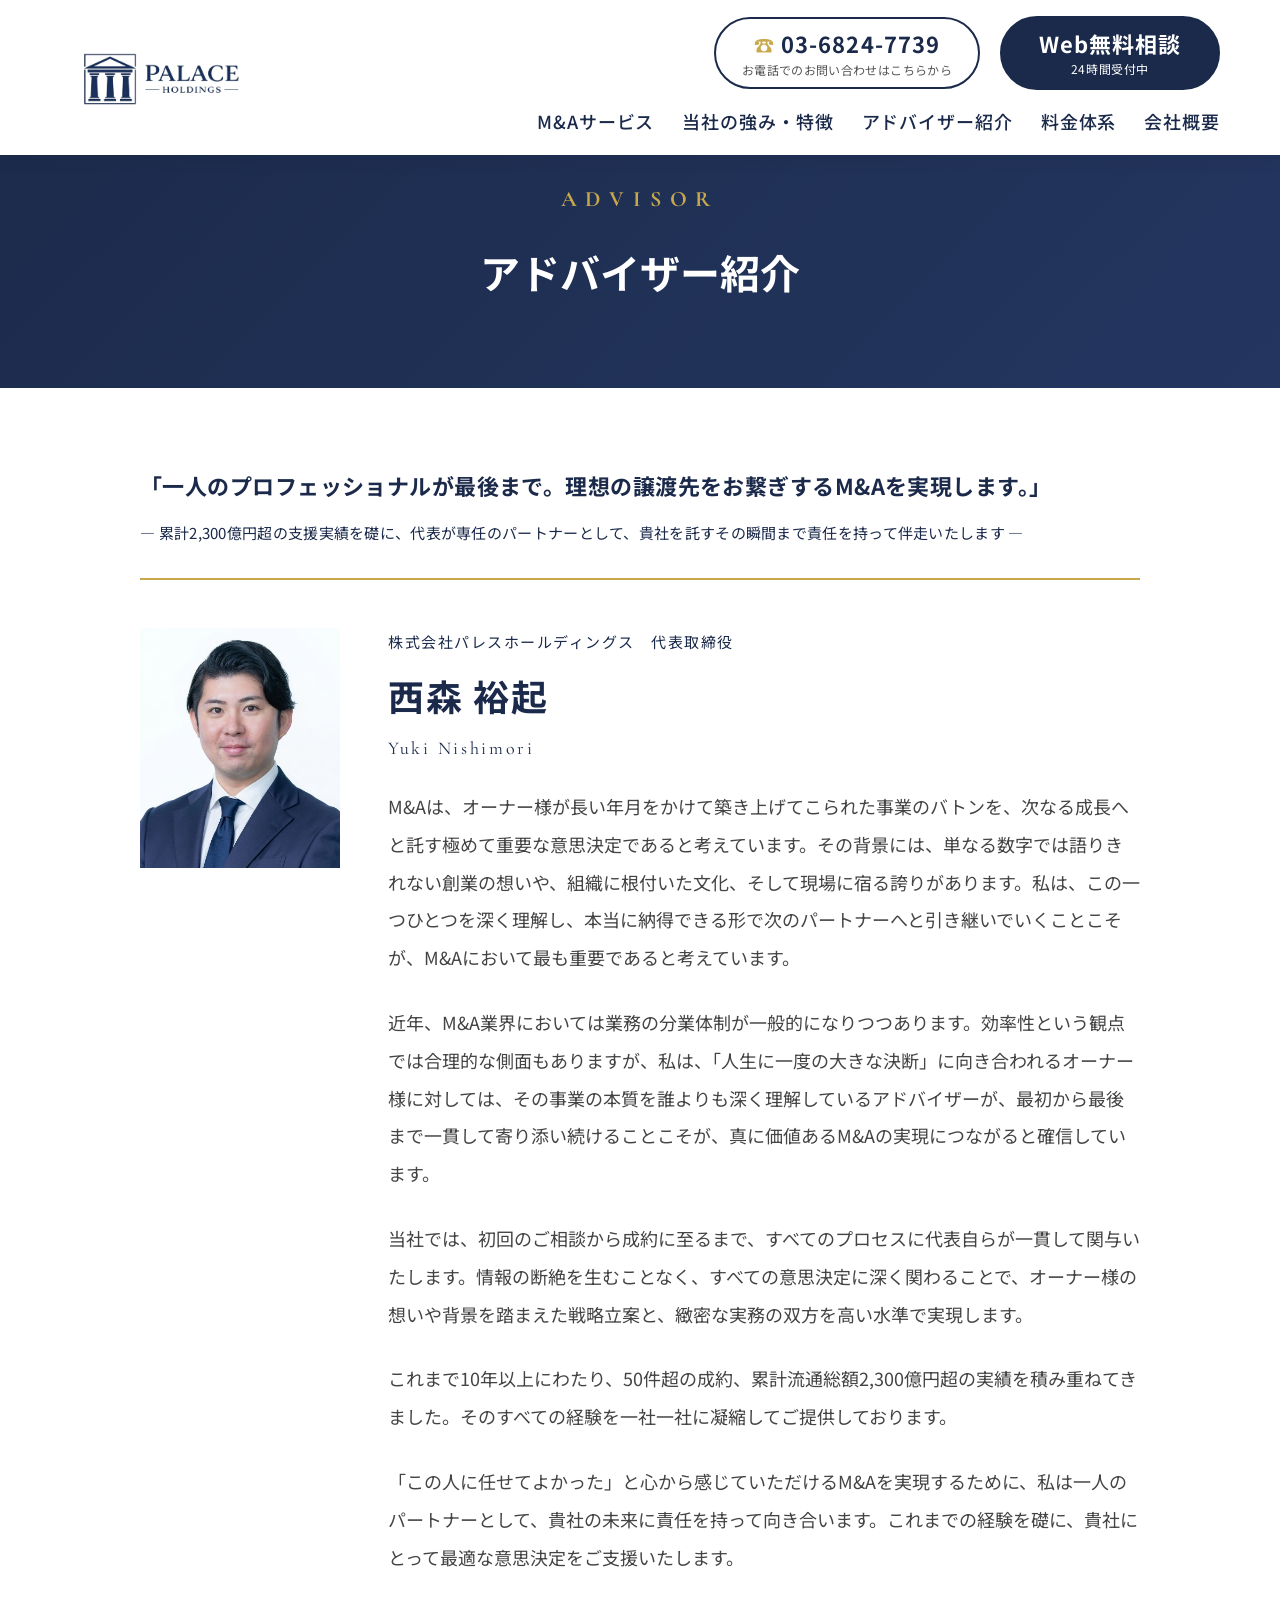
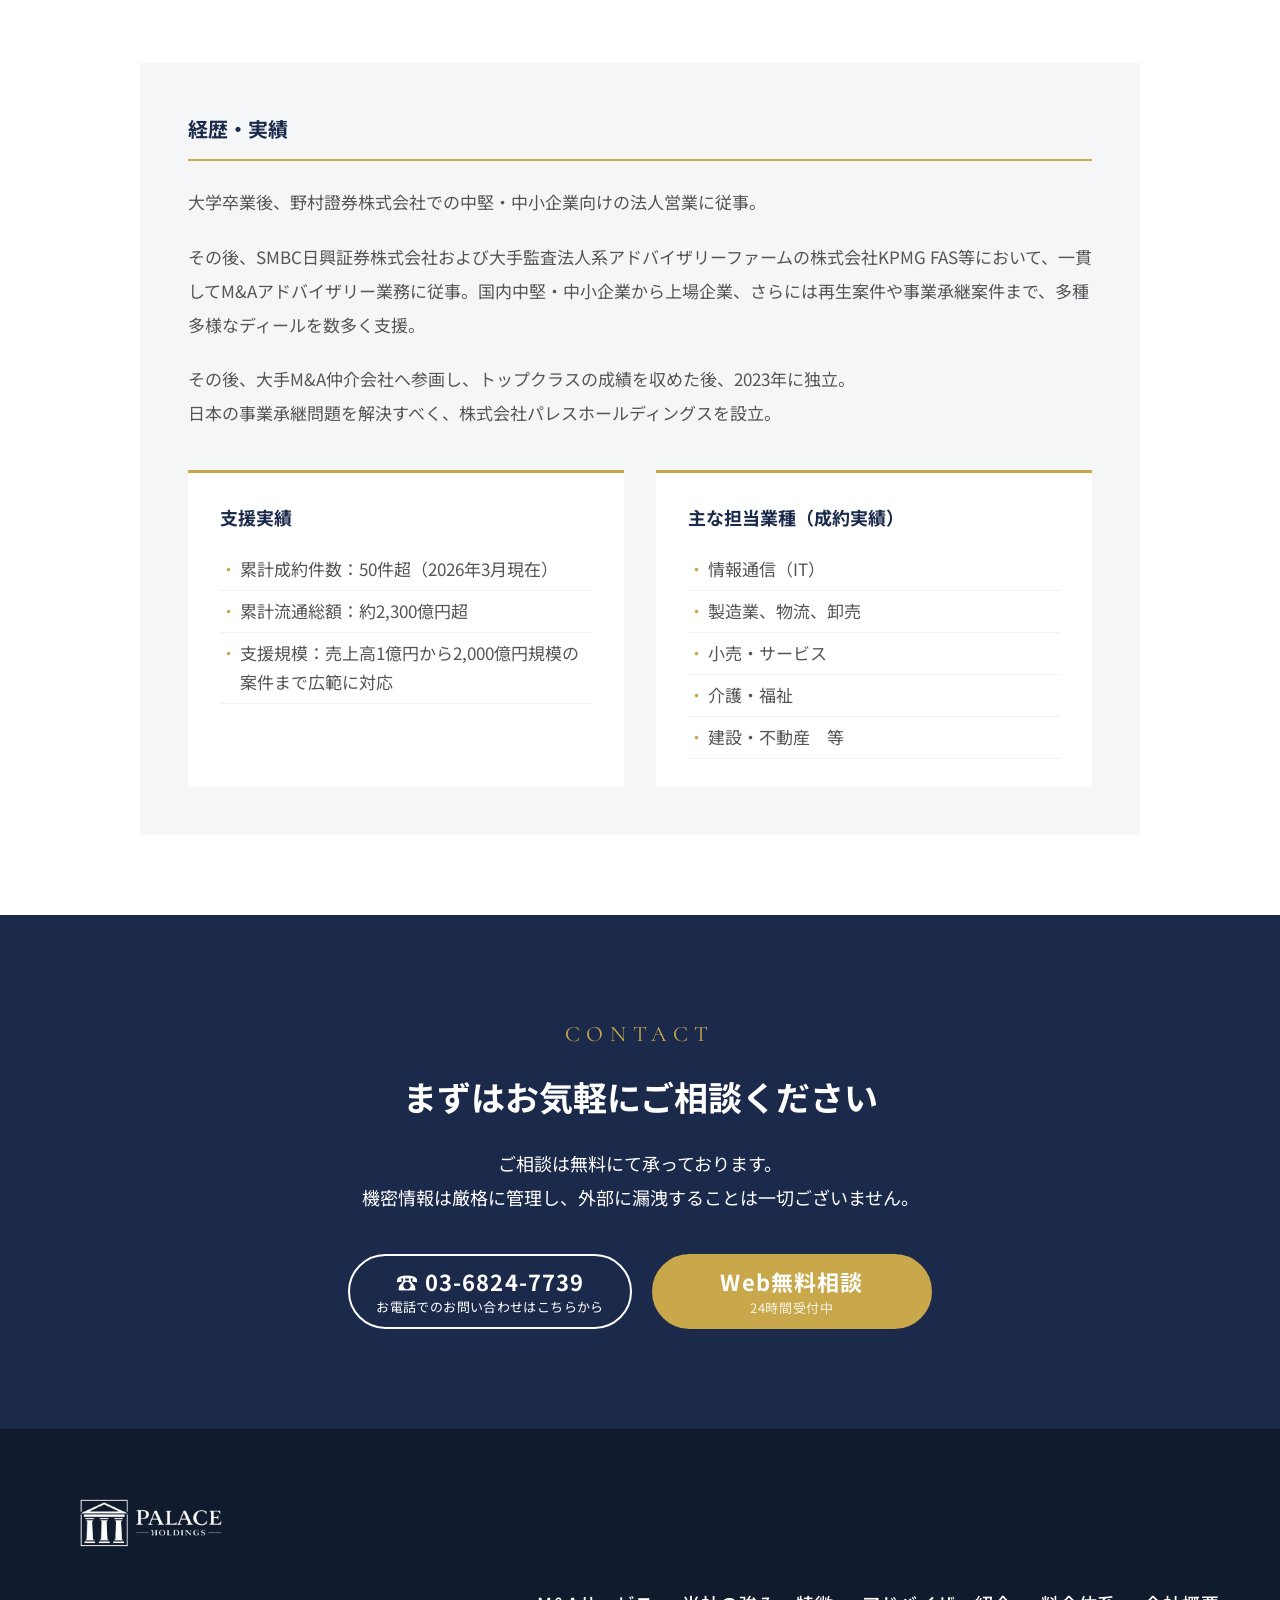
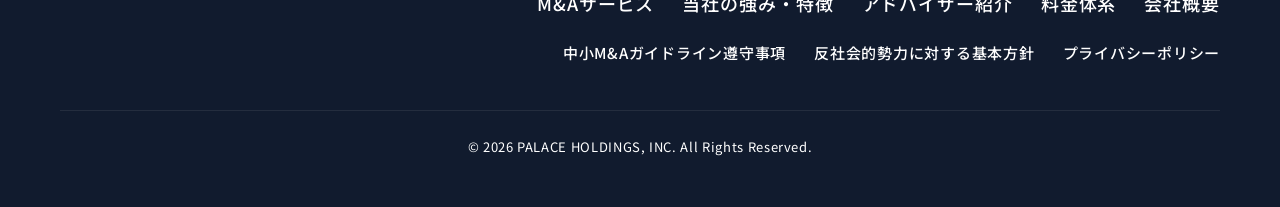
==== advisor.html @ e7ef6dc1 "Final revisions from CEO feedback PDF - Number fonts: Cormorant Garamond -> Arial (all pages) - Hero" ====
<!DOCTYPE html>
<html lang="ja">
<head>
  <meta charset="UTF-8">
  <meta name="viewport" content="width=device-width, initial-scale=1.0">
  <title>アドバイザー紹介 | PALACE HOLDINGS, INC.</title>
  <link rel="preconnect" href="https://fonts.googleapis.com">
  <link rel="preconnect" href="https://fonts.gstatic.com" crossorigin>
  <link href="https://fonts.googleapis.com/css2?family=Cormorant+Garamond:wght@400;600;700&family=Noto+Sans+JP:wght@400;500;700&display=swap" rel="stylesheet">
  <link rel="stylesheet" href="css/style.css">
</head>
<body>

<header>
  <a href="index.html" class="header-logo">
    <img src="assets/images/企業ロゴ_透過_文字ネイビー.png" alt="PALACE HOLDINGS">
  </a>
  <button class="nav-toggle" id="navToggle" aria-label="メニュー"><span></span><span></span><span></span></button>
  <div class="header-right">
    <div class="header-cta">
      <div class="header-tel-block">
        <a href="tel:0368247739" class="header-tel">03-6824-7739</a>
        <span class="header-tel-sub">お電話でのお問い合わせはこちらから</span>
      </div>
      <a href="contact.html" class="header-consult-btn">Web無料相談<span class="header-consult-sub">24時間受付中</span></a>
    </div>
    <nav>
      <ul>
        <li><a href="service.html">M&amp;Aサービス</a></li>
        <li><a href="strengths.html">当社の強み・特徴</a></li>
        <li><a href="advisor.html">アドバイザー紹介</a></li>
        <li><a href="fee.html">料金体系</a></li>
        <li><a href="company.html">会社概要</a></li>
      </ul>
    </nav>
  </div>
</header>

<div class="mobile-nav" id="mobileNav">
  <ul>
    <li><a href="service.html">M&amp;Aサービス</a></li>
    <li><a href="strengths.html">当社の強み・特徴</a></li>
    <li><a href="advisor.html">アドバイザー紹介</a></li>
    <li><a href="fee.html">料金体系</a></li>
    <li><a href="company.html">会社概要</a></li>
  </ul>
  <div class="mobile-nav-cta">
    <a href="contact.html" class="mobile-nav-consult-btn">Web無料相談</a>
  </div>
</div>

<div class="page-hero">
  <span class="page-hero-label">Advisor</span>
  <h1 class="page-hero-title">アドバイザー紹介</h1>
</div>

<section class="advisor-section">
  <div class="advisor-inner">

    <p class="advisor-catch fade-in">一人のプロフェッショナルが最後まで。理想の譲渡先をお繋ぎするM&amp;Aを実現します。</p>
    <p class="advisor-catch-sub fade-in">― 累計2,300億円超の支援実績を礎に、代表が専任のパートナーとして、貴社を託すその瞬間まで責任を持って伴走いたします ―</p>

    <div class="advisor-profile fade-in">
      <div class="advisor-photo" style="background:none;border:none;">
        <img src="assets/images/CEOイメージ_v2.jpg" alt="西森 裕起" style="width:200px;height:240px;object-fit:cover;display:block;">
      </div>
      <div class="advisor-name-block">
        <p class="advisor-title">株式会社パレスホールディングス　代表取締役</p>
        <h2 class="advisor-name">西森 裕起</h2>
        <p class="advisor-name-en">Yuki Nishimori</p>
        <div class="advisor-message">
          <p>M&Aは、オーナー様が長い年月をかけて築き上げてこられた事業のバトンを、次なる成長へと託す極めて重要な意思決定であると考えています。その背景には、単なる数字では語りきれない創業の想いや、組織に根付いた文化、そして現場に宿る誇りがあります。私は、この一つひとつを深く理解し、本当に納得できる形で次のパートナーへと引き継いでいくことこそが、M&Aにおいて最も重要であると考えています。</p>
          <p>近年、M&A業界においては業務の分業体制が一般的になりつつあります。効率性という観点では合理的な側面もありますが、私は、「人生に一度の大きな決断」に向き合われるオーナー様に対しては、その事業の本質を誰よりも深く理解しているアドバイザーが、最初から最後まで一貫して寄り添い続けることこそが、真に価値あるM&Aの実現につながると確信しています。</p>
          <p>当社では、初回のご相談から成約に至るまで、すべてのプロセスに代表自らが一貫して関与いたします。情報の断絶を生むことなく、すべての意思決定に深く関わることで、オーナー様の想いや背景を踏まえた戦略立案と、緻密な実務の双方を高い水準で実現します。</p>
          <p>これまで10年以上にわたり、50件超の成約、累計流通総額2,300億円超の実績を積み重ねてきました。そのすべての経験を一社一社に凝縮してご提供しております。</p>
          <p>「この人に任せてよかった」と心から感じていただけるM&Aを実現するために、私は一人のパートナーとして、貴社の未来に責任を持って向き合います。これまでの経験を礎に、貴社にとって最適な意思決定をご支援いたします。</p>
        </div>
      </div>
    </div>

    <div class="advisor-career fade-in">
      <h3 class="advisor-career-title">経歴・実績</h3>
      <p>大学卒業後、野村證券株式会社での中堅・中小企業向けの法人営業に従事。</p>
      <p>その後、SMBC日興証券株式会社および大手監査法人系アドバイザリーファームの株式会社KPMG FAS等において、一貫してM&amp;Aアドバイザリー業務に従事。国内中堅・中小企業から上場企業、さらには再生案件や事業承継案件まで、多種多様なディールを数多く支援。</p>
      <p>その後、大手M&amp;A仲介会社へ参画し、トップクラスの成績を収めた後、2023年に独立。<br>日本の事業承継問題を解決すべく、株式会社パレスホールディングスを設立。</p>

      <div class="advisor-results">
        <div class="advisor-result-box">
          <h4>支援実績</h4>
          <ul>
            <li>累計成約件数：50件超（2026年3月現在）</li>
            <li>累計流通総額：約2,300億円超</li>
            <li>支援規模：売上高1億円から2,000億円規模の案件まで広範に対応</li>
          </ul>
        </div>
        <div class="advisor-result-box">
          <h4>主な担当業種（成約実績）</h4>
          <ul>
            <li>情報通信（IT）</li>
            <li>製造業、物流、卸売</li>
            <li>小売・サービス</li>
            <li>介護・福祉</li>
            <li>建設・不動産　等</li>
          </ul>
        </div>
      </div>
    </div>

  </div>
</section>

<section class="cta-section">
  <div class="section-inner">
    <span class="section-label fade-in" style="color:var(--gold);text-align:center;display:block;">Contact</span>
    <h2 class="section-title white fade-in">まずはお気軽にご相談ください</h2>
    <p class="section-lead white fade-in">ご相談は無料にて承っております。<br>機密情報は厳格に管理し、外部に漏洩することは一切ございません。</p>
    <div class="cta-btns fade-in" style="margin-top:40px;">
      <a href="tel:0368247739" class="cta-tel-block">
        <span class="cta-tel-num">☎ 03-6824-7739</span>
        <span>お電話でのお問い合わせはこちらから</span>
      </a>
      <a href="contact.html" class="cta-consult-btn">Web無料相談<span class="cta-consult-sub">24時間受付中</span></a>
    </div>
  </div>
</section>

<footer>
  <div class="footer-inner">
    <div class="footer-logo">
      <img src="assets/images/企業ロゴ_透過_文字白.png" alt="PALACE HOLDINGS" style="height:90px;width:auto;">
    </div>
    <nav class="footer-nav footer-nav-main">
      <a href="service.html">M&amp;Aサービス</a>
      <a href="strengths.html">当社の強み・特徴</a>
      <a href="advisor.html">アドバイザー紹介</a>
      <div class="footer-nav-inline">
        <a href="fee.html">料金体系</a>
        <a href="company.html">会社概要</a>
      </div>
    </nav>
    <nav class="footer-nav footer-nav-sub">
      <a href="guideline.html">中小M&amp;Aガイドライン遵守事項</a>
      <a href="antisocial.html">反社会的勢力に対する基本方針</a>
      <a href="privacy.html">プライバシーポリシー</a>
    </nav>
    <div class="footer-copy">© 2026 PALACE HOLDINGS, INC. All Rights Reserved.</div>
  </div>
</footer>

<a href="contact.html" class="mobile-bottom-banner">
  <span class="mbb-icon">&#9993;</span>
  <span class="mbb-text">
    <span class="mbb-sub">秘密厳守・ご相談無料</span>
    <span class="mbb-main">譲渡・譲受のお問い合わせはこちら</span>
  </span>
  <span class="mbb-arrow">&#10132;</span>
</a>

<script>
  document.getElementById("navToggle").addEventListener("click",function(){
    document.getElementById("mobileNav").classList.toggle("open");
  });
  var mbb=document.querySelector(".mobile-bottom-banner");
  if(mbb){window.addEventListener("scroll",function(){mbb.classList.toggle("visible",window.scrollY>200);});}

  // Scroll fade-in
  var fadeEls=document.querySelectorAll(".fade-in");
  if(fadeEls.length){
    var obs=new IntersectionObserver(function(entries){
      entries.forEach(function(e){if(e.isIntersecting){e.target.classList.add("visible");obs.unobserve(e.target);}});
    },{threshold:0.15});
    fadeEls.forEach(function(el){obs.observe(el);});
  }
</script>
</body>
</html>
---- css/style.css ----
/* ===== RESET & BASE ===== */
*, *::before, *::after { box-sizing: border-box; margin: 0; padding: 0; }

/* ===== SCROLL FADE-IN ===== */
.fade-in {
  opacity: 0;
  transform: translateY(30px);
  transition: opacity 0.8s ease, transform 0.8s ease;
}
.fade-in.visible {
  opacity: 1;
  transform: translateY(0);
}
.fade-in-delay-1 { transition-delay: 0.15s; }
.fade-in-delay-2 { transition-delay: 0.3s; }
.fade-in-delay-3 { transition-delay: 0.45s; }

:root {
  --navy: #1B2A4A;
  --navy-light: #243660;
  --gold: #C9A84C;
  --gold-light: #e0c070;
  --white: #FFFFFF;
  --gray-light: #F5F6F8;
  --gray: #888;
  --text: #333;
  --font-ja: 'Noto Sans JP', 'Hiragino Kaku Gothic ProN', sans-serif;
  --font-en: 'Cormorant Garamond', 'Georgia', serif;
  --font-num: 'Arial', 'Helvetica Neue', sans-serif;
}

html { scroll-behavior: smooth; }

body {
  font-family: var(--font-ja);
  color: var(--text);
  line-height: 1.8;
  font-size: 22px;
}

img { max-width: 100%; display: block; }
a { text-decoration: none; color: inherit; }
ul { list-style: none; }

/* ===== TYPOGRAPHY ===== */
.en { font-family: var(--font-en); }
.section-label {
  font-family: var(--font-en);
  font-size: 22px;
  font-weight: 400;
  letter-spacing: 0.3em;
  color: var(--gold);
  text-transform: uppercase;
  display: block;
  margin-bottom: 16px;
}
.section-title {
  font-size: 34px;
  font-weight: 700;
  color: var(--navy);
  line-height: 1.5;
  margin-bottom: 24px;
}
.section-title.white { color: var(--white); }
.section-lead {
  font-size: 18px;
  color: #555;
  line-height: 1.9;
  max-width: 600px;
}
.section-lead.white { color: var(--white); }

/* ===== BUTTON ===== */
.btn {
  display: inline-block;
  padding: 18px 48px;
  font-size: 17px;
  font-weight: 700;
  letter-spacing: 0.1em;
  border: 1px solid transparent;
  border-radius: 60px;
  cursor: pointer;
  transition: all 0.4s ease;
  font-family: var(--font-ja);
}
.btn-gold {
  background: var(--gold);
  color: var(--white);
  border-color: var(--gold);
}
.btn-gold:hover {
  background: var(--gold-light);
  border-color: var(--gold-light);
}
.btn-outline-white {
  background: transparent;
  color: var(--white);
  border-color: var(--white);
}
.btn-outline-white:hover {
  background: var(--white);
  color: var(--navy);
}
.btn-outline-navy {
  background: transparent;
  color: var(--navy);
  border-color: var(--navy);
}
.btn-outline-navy:hover {
  background: var(--navy);
  color: var(--white);
}

/* ===== HEADER ===== */
header {
  position: fixed;
  top: 0; left: 0; right: 0;
  z-index: 100;
  background: var(--white);
  display: flex;
  align-items: center;
  padding: 0 60px;
  justify-content: space-between;
  box-shadow: 0 2px 20px rgba(0,0,0,0.08);
  min-height: 120px;
}
.header-logo {
  display: flex;
  align-items: center;
  flex-shrink: 0;
}
.header-logo img {
  height: 100px;
  width: auto;
  display: block;
}
/* 右側ブロック（ナビ＋CTA）*/
.header-right {
  display: flex;
  flex-direction: column;
  align-items: flex-end;
  gap: 10px;
  padding: 16px 0;
}
nav ul {
  display: flex;
  gap: 28px;
  align-items: center;
}
nav ul li a {
  color: var(--navy);
  font-size: 18px;
  font-weight: 500;
  letter-spacing: 0.05em;
  transition: color 0.2s;
  white-space: nowrap;
}
nav ul li a:hover { color: var(--gold); }
/* ヘッダー CTAブロック */
.header-cta {
  display: flex;
  align-items: center;
  gap: 20px;
}
.header-tel-block {
  text-align: center;
  line-height: 1.3;
  border: 2px solid var(--navy);
  border-radius: 60px;
  padding: 10px 26px;
  display: flex;
  flex-direction: column;
  align-items: center;
  justify-content: center;
  min-height: 56px;
  min-width: 220px;
  transition: all 0.4s ease;
}
.header-tel {
  font-family: var(--font-ja);
  font-size: 22px;
  color: var(--navy);
  font-weight: 700;
  letter-spacing: 0.05em;
  display: block;
}
.header-tel::before { content: '☎ '; color: var(--gold); font-size: 20px; }
.header-tel:hover { color: var(--gold); }
.header-tel-sub {
  display: block;
  font-size: 12px;
  color: #555;
  margin-top: 4px;
  letter-spacing: 0.03em;
  white-space: nowrap;
}
.header-consult-btn {
  background: var(--navy);
  color: var(--white);
  padding: 10px 26px;
  font-size: 22px;
  font-weight: 700;
  letter-spacing: 0.05em;
  transition: all 0.4s ease;
  display: flex;
  flex-direction: column;
  align-items: center;
  justify-content: center;
  text-align: center;
  border: 2px solid var(--navy);
  border-radius: 60px;
  line-height: 1.4;
  min-height: 56px;
  min-width: 220px;
}
.header-consult-btn:hover { background: var(--gold); border-color: var(--gold); }
.header-consult-sub {
  display: block;
  font-size: 12px;
  font-weight: 400;
  letter-spacing: 0.05em;
  color: var(--white);
  margin-top: 2px;
}

/* ===== HERO ===== */
.hero {
  min-height: 100vh;
  background: url('../assets/images/top-handshake.jpg') center center / cover no-repeat;
  display: flex;
  align-items: center;
  position: relative;
  overflow: hidden;
  padding-top: 120px;
}
.hero::before {
  content: '';
  position: absolute;
  top: 0; left: 0; right: 0; bottom: 0;
  background: linear-gradient(to right, rgba(0,0,0,0.75) 0%, rgba(0,0,0,0.4) 50%, rgba(0,0,0,0.15) 100%);
}
.hero-inner {
  max-width: 1400px;
  margin: 0 auto;
  padding: 80px 60px;
  width: 100%;
  position: relative;
  z-index: 1;
}
.hero-content { max-width: 900px; }
.hero-title {
  font-size: clamp(36px, 4vw, 52px);
  font-weight: 700;
  color: var(--white);
  line-height: 1.4;
  margin-bottom: 24px;
  letter-spacing: 0.02em;
}
.hero-title span { color: var(--gold); }
.hero-desc {
  color: var(--white);
  font-size: 18px;
  line-height: 2;
  margin-bottom: 40px;
}
.hero-btns { display: flex; gap: 16px; flex-wrap: wrap; }
.btn-cta-hero {
  background: var(--navy);
  color: var(--white);
  border-color: var(--navy);
  font-size: 20px;
  padding: 20px 48px;
  letter-spacing: 0.08em;
  width: 100%;
  text-align: center;
  max-width: 560px;
}
.btn-cta-hero:hover { background: var(--navy-light); border-color: var(--navy-light); }
/* ===== SECTION BASE ===== */
.section { padding: 120px 60px; }
.section-inner { max-width: 1200px; margin: 0 auto; }
.section-header { margin-bottom: 60px; }
.section-header.center { text-align: center; }
.section-header.center .section-lead { margin: 0 auto; }

/* ===== SERVICE ===== */
.service-section { background: var(--white); }
.service-grid {
  display: grid;
  grid-template-columns: 1fr 1fr;
  gap: 32px;
}
.service-card {
  background: var(--navy);
  padding: 48px 40px;
  border-radius: 12px;
  position: relative;
  overflow: hidden;
  transition: transform 0.4s ease, box-shadow 0.4s ease;
}
.service-card:hover { transform: translateY(-6px); box-shadow: 0 12px 40px rgba(0,0,0,0.15); }
.service-card::before {
  content: '';
  position: absolute;
  bottom: 0; right: 0;
  width: 120px; height: 120px;
  background: rgba(201, 168, 76, 0.08);
  border-radius: 50%;
  transform: translate(30%, 30%);
}
.service-card-num {
  font-family: var(--font-num);
  font-size: 48px;
  color: var(--gold);
  font-weight: 700;
  line-height: 1;
  margin-bottom: 16px;
}
.service-card-tag {
  display: inline-block;
  background: var(--gold);
  color: var(--white);
  font-size: 14px;
  letter-spacing: 0.15em;
  padding: 5px 16px;
  border-radius: 4px;
  margin-bottom: 20px;
}
.service-card-title {
  font-size: 28px;
  font-weight: 700;
  color: var(--white);
  margin-bottom: 12px;
}
.service-card-sub {
  font-size: 14px;
  color: var(--white);
  margin-bottom: 24px;
  line-height: 1.8;
}
.service-card-link {
  display: inline-flex;
  align-items: center;
  gap: 8px;
  color: var(--gold);
  font-size: 16px;
  font-weight: 700;
  letter-spacing: 0.1em;
  transition: gap 0.2s;
}
.service-card-link:hover { gap: 14px; }
.service-card-link::after { content: '→'; }

/* ===== STRENGTHS ===== */
.strengths-section { background: var(--gray-light); }
.strengths-lead { font-size: 20px; font-weight: 700; color: var(--navy); line-height: 2; margin-bottom: 16px; }
.strengths-lead-sub { font-size: 18px; color: var(--text); line-height: 2; margin-bottom: 60px; }
.strength-item { margin-bottom: 60px; padding-bottom: 60px; border-bottom: 1px solid #ddd; }
.strength-item:last-child { border-bottom: none; margin-bottom: 0; padding-bottom: 60px; }
.strength-num { font-family: var(--font-num); font-size: 48px; font-weight: 700; color: var(--gold); line-height: 1; margin-bottom: 12px; }
.strength-num-label { font-size: 18px; letter-spacing: 0.15em; text-transform: uppercase; margin-right: 8px; vertical-align: baseline; }
.strength-title { font-size: 26px; font-weight: 700; color: var(--navy); margin-bottom: 24px; line-height: 1.5; border-left: 4px solid var(--gold); padding-left: 16px; }
.strength-body p { font-size: 18px; color: #555; line-height: 2; margin-bottom: 16px; }
.strength-body p:last-child { margin-bottom: 0; }
.strengths-box {
  background: var(--white);
  border-top: 3px solid var(--gold);
  padding: 48px;
  border-radius: 12px;
  box-shadow: 0 4px 24px rgba(0,0,0,0.06);
  max-width: 800px;
  margin: 0 auto;
}
.strengths-box-item {
  font-size: 20px;
  font-weight: 700;
  color: var(--navy);
  padding: 20px 0;
  border-bottom: 1px solid #eee;
  line-height: 1.6;
}
.strengths-box-item:last-of-type { border-bottom: none; }
.strengths-box-num {
  font-family: var(--font-num);
  font-size: 34px;
  font-weight: 700;
  color: var(--gold);
  margin-right: 16px;
  vertical-align: middle;
}
.strengths-grid {
  display: grid;
  grid-template-columns: repeat(3, 1fr);
  gap: 32px;
}
.strength-item {
  background: var(--white);
  padding: 40px 32px;
  border-top: 3px solid var(--gold);
  border-radius: 12px;
  box-shadow: 0 4px 24px rgba(0,0,0,0.06);
  transition: transform 0.4s ease, box-shadow 0.4s ease;
}
.strength-item:hover { transform: translateY(-4px); box-shadow: 0 8px 32px rgba(0,0,0,0.1); }
.strength-num {
  font-family: var(--font-num);
  font-size: 42px;
  color: var(--gold);
  font-weight: 700;
  margin-bottom: 16px;
  line-height: 1;
}
.strength-title {
  font-size: 20px;
  font-weight: 700;
  color: var(--navy);
  margin-bottom: 12px;
}
.strength-desc { font-size: 17px; color: #666; line-height: 1.9; }

/* ===== COMPANY ===== */
.company-section { background: var(--white); }
.company-grid {
  display: grid;
  grid-template-columns: 1fr 1fr;
  gap: 80px;
  align-items: start;
}
.company-table { width: 100%; border-collapse: collapse; }
.company-table tr { border-bottom: 1px solid #eee; }
.company-table th {
  padding: 16px 0;
  text-align: left;
  font-size: 16px;
  color: var(--navy);
  font-weight: 600;
  width: 140px;
  vertical-align: top;
}
.company-table td {
  padding: 16px 0;
  font-size: 17px;
  color: #555;
  line-height: 1.8;
}
/* トップページ会社概要3カラム */
.company-grid-top {
  display: grid;
  grid-template-columns: 1fr 1fr 1fr;
  gap: 48px;
  align-items: start;
}

/* ===== CTA ===== */
.cta-section {
  background: var(--navy);
  text-align: center;
  padding: 100px 60px;
}
.cta-section .section-title { color: var(--white); }
.cta-section .section-lead { color: var(--white); margin: 0 auto 40px; }
.cta-btns { display: flex; justify-content: center; gap: 20px; flex-wrap: wrap; }
.cta-consult-btn {
  background: var(--gold);
  color: var(--white);
  border: 2px solid var(--gold);
  border-radius: 60px;
  padding: 10px 26px;
  font-size: 22px;
  font-weight: 700;
  letter-spacing: 0.05em;
  display: flex;
  flex-direction: column;
  align-items: center;
  justify-content: center;
  text-align: center;
  min-height: 64px;
  min-width: 280px;
  line-height: 1.4;
  transition: all 0.3s;
}
.cta-consult-btn:hover { background: var(--navy-light); border-color: var(--navy-light); }
.cta-consult-sub { display: block; font-size: 13px; font-weight: 400; letter-spacing: 0.05em; color: rgba(255,255,255,0.85); margin-top: 2px; }
.cta-tel-block {
  text-align: center;
  line-height: 1.3;
  border: 2px solid var(--white);
  border-radius: 60px;
  padding: 10px 26px;
  display: flex;
  flex-direction: column;
  align-items: center;
  justify-content: center;
  min-height: 64px;
  min-width: 280px;
  transition: all 0.3s;
  cursor: pointer;
  text-decoration: none;
  color: var(--white);
}
.cta-tel-block:hover { background: var(--navy-light); border-color: var(--navy-light); }
.cta-tel-block span { display: block; font-size: 13px; color: var(--white); margin-top: 4px; letter-spacing: 0.03em; white-space: nowrap; }
.cta-tel-block .cta-tel-num { font-family: var(--font-ja); font-size: 22px; color: var(--white); font-weight: 700; letter-spacing: 0.05em; margin-top: 0; }

/* ===== FOOTER ===== */
footer {
  background: #111B2E;
  color: rgba(255,255,255,0.7);
  padding: 48px 60px;
}
.footer-inner {
  max-width: 1200px;
  margin: 0 auto;
  display: flex;
  justify-content: space-between;
  align-items: center;
  flex-wrap: wrap;
  gap: 20px;
}
.footer-nav { display: flex; gap: 12px 28px; flex-wrap: wrap; width: 100%; justify-content: flex-end; }
.footer-nav a {
  font-size: 18px;
  font-weight: 500;
  letter-spacing: 0.05em;
  color: var(--white);
  transition: opacity 0.2s;
}
.footer-nav a:hover { opacity: 0.7; }
.footer-nav-sub a { font-size: 15px; }
.footer-nav-inline { display: contents; }
.footer-copy { font-size: 13px; letter-spacing: 0.05em; width: 100%; text-align: center; margin-top: 24px; padding-top: 24px; border-top: 1px solid rgba(255,255,255,0.08); color: var(--white); }

/* ===== PAGE HERO (subpages) ===== */
.page-hero {
  background: linear-gradient(135deg, var(--navy), var(--navy-light));
  padding: 180px 60px 80px;
  text-align: center;
}
.page-hero-label {
  font-family: var(--font-en);
  font-size: 22px;
  font-weight: 700;
  letter-spacing: 0.4em;
  color: var(--gold);
  text-transform: uppercase;
  display: block;
  margin-bottom: 16px;
}
.page-hero-title {
  font-size: 40px;
  font-weight: 700;
  color: var(--white);
}

/* ===== GUIDELINE ===== */
.guideline-section { background: var(--white); }
.guideline-intro {
  background: var(--gray-light);
  border-left: 4px solid var(--gold);
  padding: 28px 32px;
  margin-bottom: 48px;
  font-size: 18px;
  line-height: 1.9;
  color: #444;
}
.guideline-block { margin-bottom: 48px; }
.guideline-block-title {
  font-size: 20px;
  font-weight: 700;
  color: var(--navy);
  border-bottom: 2px solid var(--gold);
  padding-bottom: 10px;
  margin-bottom: 20px;
}
.guideline-list { padding-left: 0; }
.guideline-list li {
  padding: 10px 0 10px 28px;
  border-bottom: 1px solid #eee;
  font-size: 17px;
  color: #555;
  line-height: 1.8;
  position: relative;
}
.guideline-list li::before {
  content: attr(data-num);
  position: absolute;
  left: 0;
  color: var(--gold);
  font-weight: 700;
  font-size: 16px;
}
.guideline-sign {
  margin-top: 60px;
  text-align: right;
  font-size: 16px;
  color: #555;
  line-height: 2;
}

/* ===== CONTACT FORM ===== */
.contact-section { background: var(--gray-light); }
.contact-layout {
  display: grid;
  grid-template-columns: 1fr 1.5fr;
  gap: 60px;
  align-items: start;
}
.contact-info { padding-top: 8px; }
.contact-info-item {
  margin-bottom: 28px;
  padding-bottom: 20px;
  border-bottom: 1px solid #e0e0e0;
}
.contact-info-label {
  font-family: var(--font-en);
  font-size: 13px;
  letter-spacing: 0.25em;
  color: var(--gold);
  margin-bottom: 6px;
}
.contact-info-value {
  font-size: 18px;
  color: var(--navy);
  font-weight: 600;
  line-height: 1.8;
}
a.contact-info-value:hover { color: var(--gold); }
.contact-form-wrap {
  background: var(--white);
  padding: 60px;
  border-radius: 12px;
}
.form-group { margin-bottom: 28px; }
.form-label {
  display: block;
  font-size: 16px;
  font-weight: 600;
  color: var(--navy);
  margin-bottom: 8px;
  letter-spacing: 0.05em;
}
.form-label .required {
  display: inline-block;
  background: var(--gold);
  color: var(--white);
  font-size: 12px;
  padding: 2px 6px;
  margin-left: 8px;
  letter-spacing: 0.05em;
}
.form-input, .form-select, .form-textarea {
  width: 100%;
  padding: 12px 16px;
  border: 1px solid #ddd;
  font-family: var(--font-ja);
  font-size: 17px;
  color: var(--text);
  outline: none;
  transition: border-color 0.2s;
  background: var(--white);
}
.form-input:focus, .form-select:focus, .form-textarea:focus {
  border-color: var(--navy);
}
.form-textarea { resize: vertical; min-height: 140px; }
.form-submit { text-align: center; margin-top: 40px; }
.form-submit .btn { min-width: 200px; padding: 16px 48px; font-size: 18px; }

/* ===== PRIVACY ===== */
.privacy-section { background: var(--white); }
.privacy-content { max-width: 800px; margin: 0 auto; }
.privacy-block { margin-bottom: 40px; }
.privacy-block h2 { font-size: 20px; font-weight: 700; color: var(--navy); margin-bottom: 12px; }
.privacy-block p, .privacy-block li { font-size: 17px; color: #555; line-height: 1.9; }
.privacy-block ul { padding-left: 20px; list-style: disc; }
.privacy-block ul li { margin-bottom: 6px; }

/* ===== HAMBURGER (PC非表示) ===== */
.nav-toggle { display: none; }
.mobile-nav { display: none; }

/* ===== HERO CONTACT FORM ===== */
.hero-image {
  align-self: center;
  overflow: hidden;
  border-radius: 4px;
}
.hero-form {
  background: rgba(255,255,255,0.97);
  padding: 36px 32px;
  align-self: center;
}
.hero-form-title {
  font-size: 18px;
  font-weight: 700;
  color: var(--navy);
  margin-bottom: 4px;
  line-height: 1.4;
}
.hero-form-sub {
  font-size: 12px;
  color: #888;
  margin-bottom: 20px;
  padding-bottom: 16px;
  border-bottom: 1px solid #eee;
}
.hero-form .form-group { margin-bottom: 14px; }
.hero-form .form-label { font-size: 12px; margin-bottom: 5px; }
.hero-form .form-input,
.hero-form .form-select { padding: 9px 12px; font-size: 13px; }
.hero-form .form-submit { margin-top: 18px; }
.hero-form .form-submit .btn { width: 100%; text-align: center; padding: 14px; font-size: 14px; letter-spacing: 0.08em; }
.hero-form-note { font-size: 11px; color: #bbb; text-align: center; margin-top: 10px; }
.hero-form-note a { color: var(--navy); text-decoration: underline; }

/* ===== ADVISOR ===== */
.advisor-section { background: var(--white); padding: 80px 60px; }
.advisor-inner { max-width: 1000px; margin: 0 auto; }
.advisor-catch { font-size: 22px; font-weight: 700; color: var(--navy); line-height: 1.6; margin-bottom: 16px; padding-bottom: 0; border-bottom: none; letter-spacing: 0.02em; white-space: nowrap; }
.advisor-catch::before { content: '\300C'; }
.advisor-catch::after { content: '\300D'; }
.advisor-catch-sub { font-size: 15px; font-weight: 400; color: var(--navy); line-height: 1.8; margin-top: 0; margin-bottom: 48px; padding-bottom: 32px; border-bottom: 2px solid var(--gold); letter-spacing: 0.02em; white-space: nowrap; }
.advisor-profile { display: grid; grid-template-columns: 200px 1fr; gap: 48px; margin-bottom: 60px; }
.advisor-photo { width: 200px; height: 240px; flex-shrink: 0; }
.advisor-title { font-size: 15px; color: var(--navy); letter-spacing: 0.1em; margin-bottom: 8px; }
.advisor-name { font-size: 36px; font-weight: 700; color: var(--navy); margin-bottom: 4px; letter-spacing: 0.05em; }
.advisor-name-en { font-family: var(--font-en); font-size: 18px; color: var(--navy); letter-spacing: 0.15em; margin-bottom: 24px; }
.advisor-message { font-size: 18px; color: #444; line-height: 2.1; }
.advisor-message p { margin-bottom: 1.5em; }
.advisor-career { background: var(--gray-light); padding: 48px; }
.advisor-career-title { font-size: 20px; font-weight: 700; color: var(--navy); margin-bottom: 24px; padding-bottom: 12px; border-bottom: 2px solid var(--gold); }
.advisor-career p { font-size: 17px; color: #555; line-height: 2; margin-bottom: 1.2em; }
.advisor-results { margin-top: 40px; display: grid; grid-template-columns: 1fr 1fr; gap: 32px; }
.advisor-result-box { background: var(--white); padding: 28px 32px; border-top: 3px solid var(--gold); }
.advisor-result-box h4 { font-size: 18px; font-weight: 700; color: var(--navy); margin-bottom: 16px; }
.advisor-result-box ul { padding: 0; }
.advisor-result-box ul li { font-size: 17px; color: #555; padding: 6px 0 6px 20px; position: relative; border-bottom: 1px solid #f0f0f0; line-height: 1.7; }
.advisor-result-box ul li::before { content: '\30FB'; position: absolute; left: 0; color: var(--gold); }

/* ===== FEE ===== */
.fee-section { background: var(--white); padding: 80px 60px; }
.fee-inner { max-width: 1000px; margin: 0 auto; }
.fee-hero-box { background: var(--navy); padding: 48px; text-align: center; margin-bottom: 60px; }
.fee-hero-box h2 { font-size: 32px; font-weight: 700; color: var(--white); margin-bottom: 12px; }
.fee-hero-box p { color: var(--white); font-size: 18px; }
.fee-free-items { display: grid; grid-template-columns: repeat(4, 1fr); gap: 16px; margin-top: 32px; }
.fee-free-item { text-align: center; background: rgba(255,255,255,0.08); border: 1px solid rgba(255,255,255,0.12); padding: 24px 16px; }
.fee-free-item .icon { font-size: 28px; color: var(--gold); margin-bottom: 10px; }
.fee-free-item .label { font-size: 18px; color: var(--white); font-weight: 700; letter-spacing: 0.05em; }
.fee-free-item .value { font-size: 14px; color: var(--white); margin-top: 8px; line-height: 1.5; }
.fee-block { margin-bottom: 64px; }
.fee-block-title { font-size: 24px; font-weight: 700; color: var(--navy); margin-bottom: 24px; padding-bottom: 12px; border-bottom: 2px solid var(--gold); display: flex; align-items: center; gap: 12px; white-space: nowrap; }
.fee-block-title .tag { background: var(--navy); color: var(--white); font-size: 14px; letter-spacing: 0.15em; padding: 4px 12px; font-weight: 400; }
.fee-table { width: 100%; border-collapse: collapse; margin-bottom: 16px; }
.fee-table th { background: var(--navy); color: var(--white); padding: 14px 20px; text-align: left; font-size: 17px; font-weight: 600; }
.fee-table td { padding: 14px 20px; border-bottom: 1px solid #eee; font-size: 17px; color: #444; line-height: 1.7; }
.fee-table tr:nth-child(even) td { background: #fafafa; }
.fee-note { font-size: 15px; color: #888; line-height: 1.8; }
.fee-success-box { background: var(--gray-light); border-left: 4px solid var(--gold); padding: 28px 32px; margin-top: 24px; }
.fee-success-box h4 { font-size: 18px; font-weight: 700; color: var(--navy); margin-bottom: 12px; }
.fee-success-box p { font-size: 17px; color: #555; line-height: 1.9; }
.fee-reward-table { border: 2px solid var(--navy); border-radius: 12px; padding: 36px; margin-top: 32px; overflow-x: auto; }
.fee-reward-table h4 { font-size: 22px; font-weight: 700; color: var(--navy); text-align: center; margin-bottom: 20px; }
.fee-reward-table table { width: 100%; border-collapse: collapse; }
.fee-reward-table table th { font-size: 17px; font-weight: 700; color: var(--navy); padding: 10px 0; border-bottom: 2px solid var(--navy); text-align: left; }
.fee-reward-table table th:last-child { text-align: right; }
.fee-reward-table table td { font-size: 18px; color: var(--text); padding: 16px 0; border-bottom: 1px solid #ddd; }
.fee-reward-table table td:last-child { text-align: right; font-weight: 700; }
.fee-reward-table table tr:last-child td { border-bottom: none; }

/* ===== SERVICE DETAIL ===== */
.service-intro { background: var(--gray-light); padding: 60px; }
.service-intro-inner { max-width: 1200px; margin: 0 auto; text-align: center; }
.service-intro p { font-size: 18px; color: #555; line-height: 2; max-width: 800px; margin: 0 auto; text-align: left; }
.service-list { display: grid; grid-template-columns: repeat(3,1fr); gap: 2px; background: #eee; }
.service-item { background: var(--white); padding: 40px 32px; }
.service-item-num { font-family: var(--font-num); font-size: 36px; color: var(--gold); opacity: 0.4; line-height: 1; margin-bottom: 12px; }
.service-item-title { font-size: 20px; font-weight: 700; color: var(--navy); margin-bottom: 12px; line-height: 1.4; }
.service-item-desc { font-size: 17px; color: #555; line-height: 1.9; margin-bottom: 20px; }
.service-item-points { padding: 0; }
.service-item-points li { font-size: 16px; color: #666; padding: 5px 0 5px 18px; position: relative; border-bottom: 1px solid #f0f0f0; line-height: 1.7; white-space: nowrap; }
.service-item-points li::before { content: '\2015'; position: absolute; left: 0; color: var(--gold); }
.flow-section { padding: 80px 60px; background: var(--white); }
.flow-section-inner { max-width: 1200px; margin: 0 auto; }
.flow-tabs { display: flex; gap: 0; border-bottom: 2px solid #eee; margin-bottom: 48px; }
.flow-tab { padding: 14px 40px; font-size: 17px; font-weight: 700; color: #999; cursor: pointer; border-bottom: 3px solid transparent; margin-bottom: -2px; transition: all 0.2s; }
.flow-tab.active { color: var(--navy); border-bottom-color: var(--gold); }
.flow-panel { display: none; }
.flow-panel.active { display: block; }
.flow-detail-list { display: grid; grid-template-columns: repeat(3,1fr); gap: 24px; }
.flow-detail-item { border: 1px solid #eee; border-top: 3px solid var(--navy); padding: 24px; }
.flow-detail-item:nth-child(even) { border-top-color: var(--gold); }
.flow-detail-num { font-family: var(--font-num); font-size: 32px; color: var(--gold); font-weight: 700; margin-bottom: 8px; line-height: 1; }
.flow-detail-title { font-size: 18px; font-weight: 700; color: var(--navy); margin-bottom: 8px; }
.flow-detail-desc { font-size: 16px; color: #666; line-height: 1.8; }

/* ===== FLOW OVERVIEW ===== */
.flow-overview {
  background: var(--navy);
  padding: 48px 0;
  overflow-x: auto;
}
.flow-overview-inner { max-width: 1200px; margin: 0 auto; padding: 0 40px; }
.flow-overview-title { color: var(--white); font-size: 22px; font-weight: 700; margin-bottom: 32px; text-align: center; letter-spacing: 0.05em; }
.flow-steps {
  display: flex;
  align-items: stretch;
  gap: 0;
  min-width: 1100px;
}
.flow-step {
  flex: 1 1 0;
  min-width: 0;
  background: rgba(255,255,255,0.06);
  padding: 20px 8px;
  text-align: center;
  position: relative;
  border: 1px solid rgba(255,255,255,0.1);
}
.flow-step:not(:last-child)::after {
  content: '▶';
  position: absolute;
  right: -10px;
  top: 50%;
  transform: translateY(-50%);
  color: var(--gold);
  font-size: 12px;
  z-index: 1;
  background: var(--navy);
  padding: 2px 0;
}
.flow-step-num { font-family: var(--font-num); font-size: 24px; color: var(--gold); font-weight: 700; line-height: 1; margin-bottom: 8px; }
.flow-step-name { font-size: 11px; color: var(--white); font-weight: 700; line-height: 1.4; margin-bottom: 6px; white-space: nowrap; }
.flow-step-sub { font-size: 10px; color: var(--white); line-height: 1.5; white-space: nowrap; }

/* ===== MOBILE BOTTOM BANNER ===== */
.mobile-bottom-banner {
  display: none;
}

/* ===== RESPONSIVE ===== */
@media (max-width: 900px) {
  /* Header */
  header { padding: 0 20px; min-height: 0; height: 72px; }
  .header-logo img { height: 64px; }
  .header-right { display: none; } /* CTAとナビは非表示、ハンバーガーで代替 */

  /* ハンバーガーメニュー */
  .nav-toggle {
    display: flex;
    flex-direction: column;
    gap: 5px;
    cursor: pointer;
    padding: 8px;
    background: none;
    border: none;
  }
  .nav-toggle span {
    display: block;
    width: 24px;
    height: 2px;
    background: var(--navy);
    transition: all 0.3s;
  }
  /* モバイル用ナビ（header-rightが非表示のため独立配置） */
  .mobile-nav {
    display: block;
    position: fixed;
    top: 72px;
    left: 0; right: 0;
    background: var(--white);
    max-height: 0;
    overflow: hidden;
    transition: max-height 0.3s ease;
    box-shadow: 0 4px 12px rgba(0,0,0,0.1);
    z-index: 99;
  }
  .mobile-nav.open { max-height: 500px; }
  .mobile-nav ul { flex-direction: column; gap: 0; display: flex; }
  .mobile-nav ul li a {
    display: block;
    padding: 16px 24px;
    border-bottom: 1px solid #eee;
    font-size: 14px;
    color: var(--navy);
  }
  .mobile-nav .mobile-nav-cta {
    padding: 16px 24px;
    display: flex;
    flex-direction: column;
    gap: 10px;
    background: var(--gray-light);
  }
  .mobile-nav .mobile-nav-cta a {
    text-align: center;
    padding: 12px;
    font-weight: 700;
    font-size: 14px;
  }
  .mobile-nav .mobile-nav-consult-btn {
    background: var(--navy);
    color: var(--white);
    text-align: left;
    padding: 12px 24px;
    font-weight: 700;
    font-size: 14px;
    display: block;
  }

  /* Hero */
  .hero { padding-top: 72px; }
  .hero-inner { padding: 48px 24px; }
  .hero-title { font-size: 28px; }
  .hero-desc { font-size: 15px; }
  .btn-cta-hero { font-size: 16px; padding: 16px 24px; }

  /* Sections */
  .section { padding: 60px 24px; }
  .section-title { font-size: 24px; }
  .service-grid, .company-grid, .company-grid-top { grid-template-columns: 1fr; }
  .strengths-grid { grid-template-columns: 1fr; }
  .service-list { grid-template-columns: 1fr; gap: 0; }
  .service-item { padding: 32px 24px; }
  .flow-section { padding: 60px 24px; }
  .flow-overview { overflow-x: hidden; padding: 32px 0; }
  .flow-overview-inner { padding: 0 16px; }
  .flow-steps { min-width: 0 !important; display: grid !important; grid-template-columns: 1fr 1fr; gap: 0; }
  .flow-step { width: auto; border: 1px solid rgba(255,255,255,0.1); padding: 14px 12px; text-align: center; }
  .flow-step:first-child { grid-column: 1 / -1; }
  .flow-step:not(:last-child)::after { display: none; }
  .flow-step .flow-step-name { white-space: normal; text-align: center; }
  .flow-step .flow-step-sub { white-space: normal; text-align: center; }
  .flow-tab { white-space: normal; text-align: center; padding: 12px 16px; font-size: 14px; flex: 1; }
  .flow-detail-list { grid-template-columns: 1fr; }
  .service-intro { padding: 40px 24px; }
  .advisor-section { padding: 60px 24px; }
  .advisor-catch { white-space: normal; font-size: 20px; }
  .advisor-catch-sub { white-space: normal; font-size: 14px; }
  .advisor-profile { grid-template-columns: 1fr; }
  .advisor-photo { width: 160px; height: 200px; }
  .advisor-career { padding: 32px 24px; }
  .advisor-results { grid-template-columns: 1fr; }
  .fee-section { padding: 60px 24px; }
  .fee-free-items { grid-template-columns: repeat(2, 1fr); gap: 12px; }
  .fee-reward-table { padding: 20px 16px; }
  .fee-reward-table table td { font-size: 15px; }
  .fee-reward-table table th { font-size: 14px; }
  .fee-block-title { font-size: 18px; white-space: normal; }

  /* Footer */
  .footer-inner { flex-direction: column; align-items: center; text-align: center; }
  .footer-nav { flex-wrap: wrap; justify-content: center; }
  .footer-nav-main a { display: block; width: 100%; text-align: center; }
  .footer-nav-main .footer-nav-inline { display: flex; justify-content: center; gap: 28px; width: 100%; }
  .footer-copy { font-size: 11px; white-space: nowrap; }
  .contact-layout { grid-template-columns: 1fr; gap: 40px; }
  .contact-form-wrap { padding: 32px 20px; }
  .page-hero { padding: 110px 24px 60px; }
  .page-hero-title { font-size: 26px; }
  .cta-section { padding: 60px 24px; }
  .cta-btns { flex-direction: column; align-items: center; }

  /* モバイル下部固定バナー */
  .mobile-bottom-banner {
    display: flex;
    align-items: center;
    position: fixed;
    bottom: 0;
    left: 0;
    right: 0;
    z-index: 98;
    background: var(--navy);
    color: var(--white);
    padding: 12px 16px;
    gap: 12px;
    text-decoration: none;
    box-shadow: 0 -2px 12px rgba(0,0,0,0.2);
    transform: translateY(100%);
    transition: transform 0.3s ease;
  }
  .mobile-bottom-banner.visible {
    transform: translateY(0);
  }
  .mobile-bottom-banner .mbb-icon {
    font-size: 24px;
    flex-shrink: 0;
    line-height: 1;
  }
  .mobile-bottom-banner .mbb-text {
    flex: 1;
    min-width: 0;
  }
  .mobile-bottom-banner .mbb-sub {
    font-size: 10px;
    color: var(--gold);
    letter-spacing: 0.05em;
    display: block;
    margin-bottom: 2px;
  }
  .mobile-bottom-banner .mbb-main {
    font-size: 14px;
    font-weight: 700;
    display: block;
  }
  .mobile-bottom-banner .mbb-arrow {
    flex-shrink: 0;
    width: 36px;
    height: 36px;
    background: var(--gold);
    border-radius: 50%;
    display: flex;
    align-items: center;
    justify-content: center;
    font-size: 16px;
    color: var(--white);
  }

  /* バナー分のフッター余白 */
  footer { padding-bottom: 64px; }
}
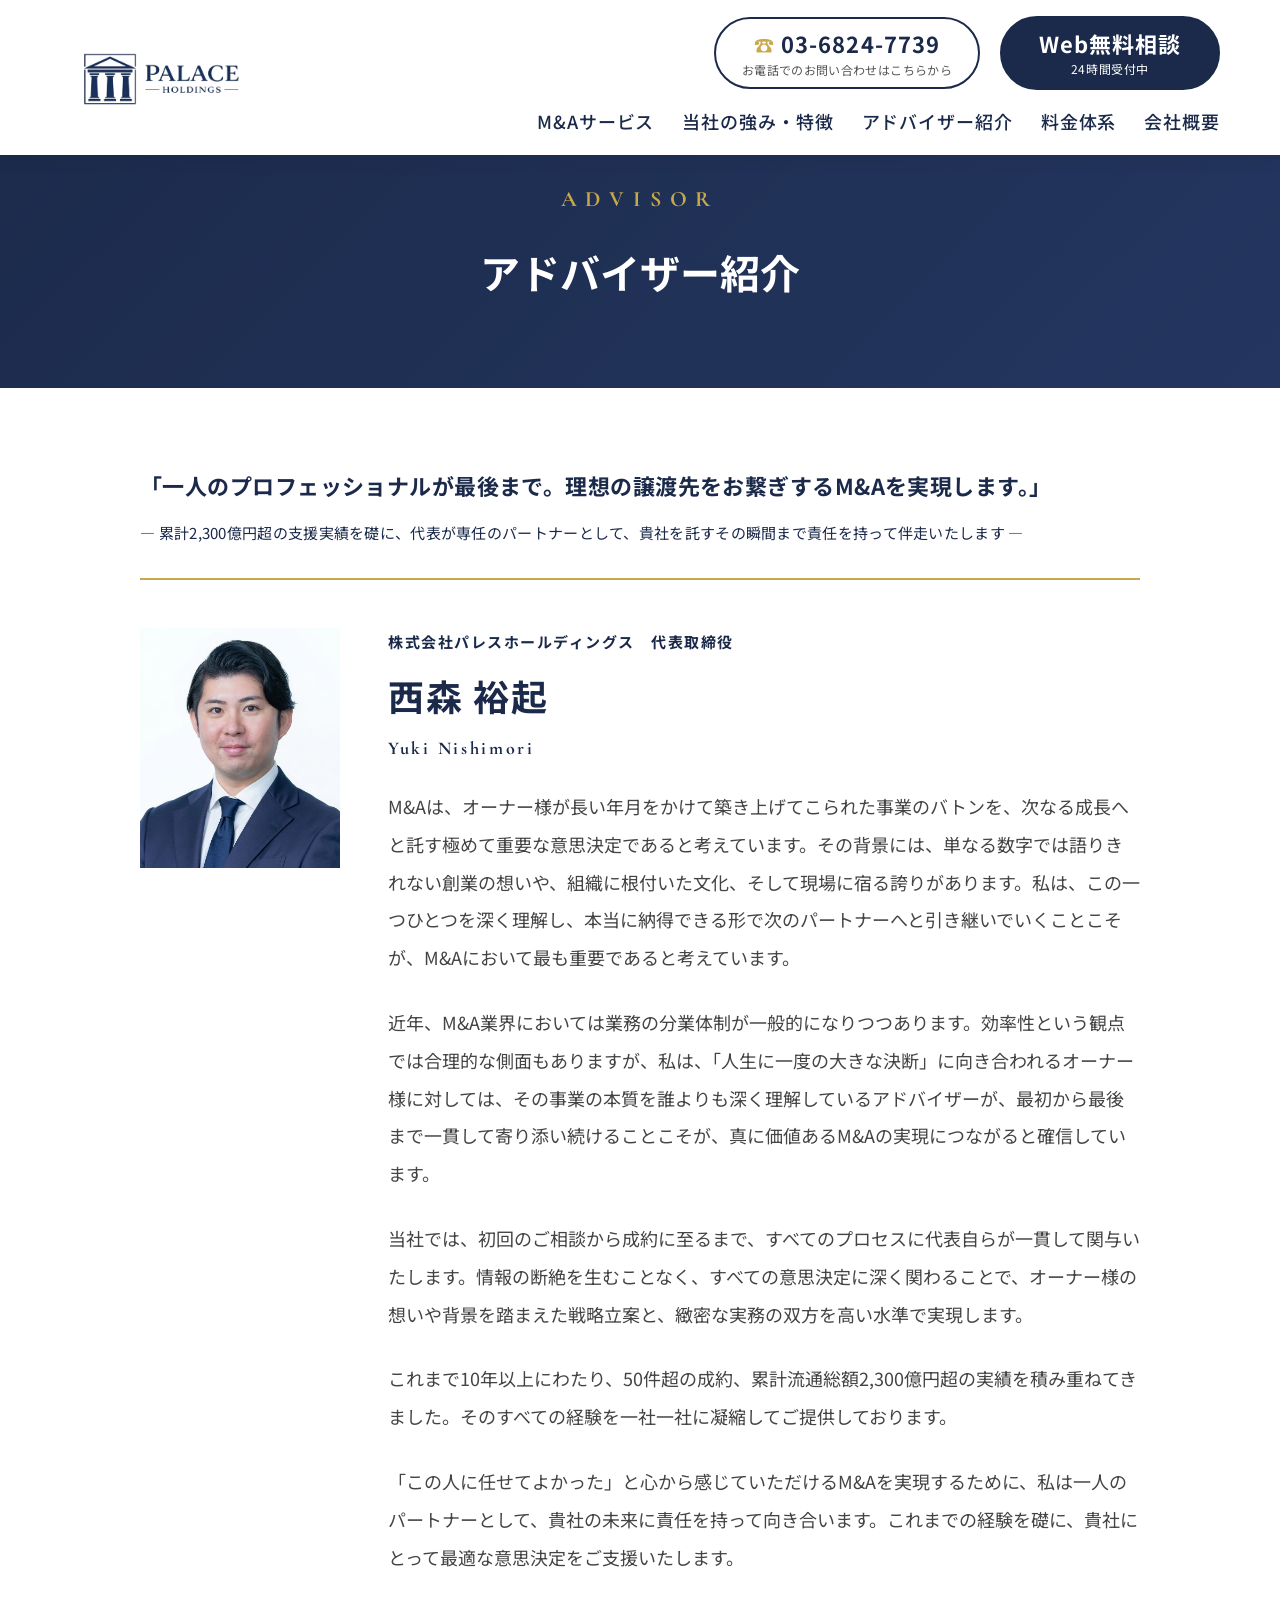
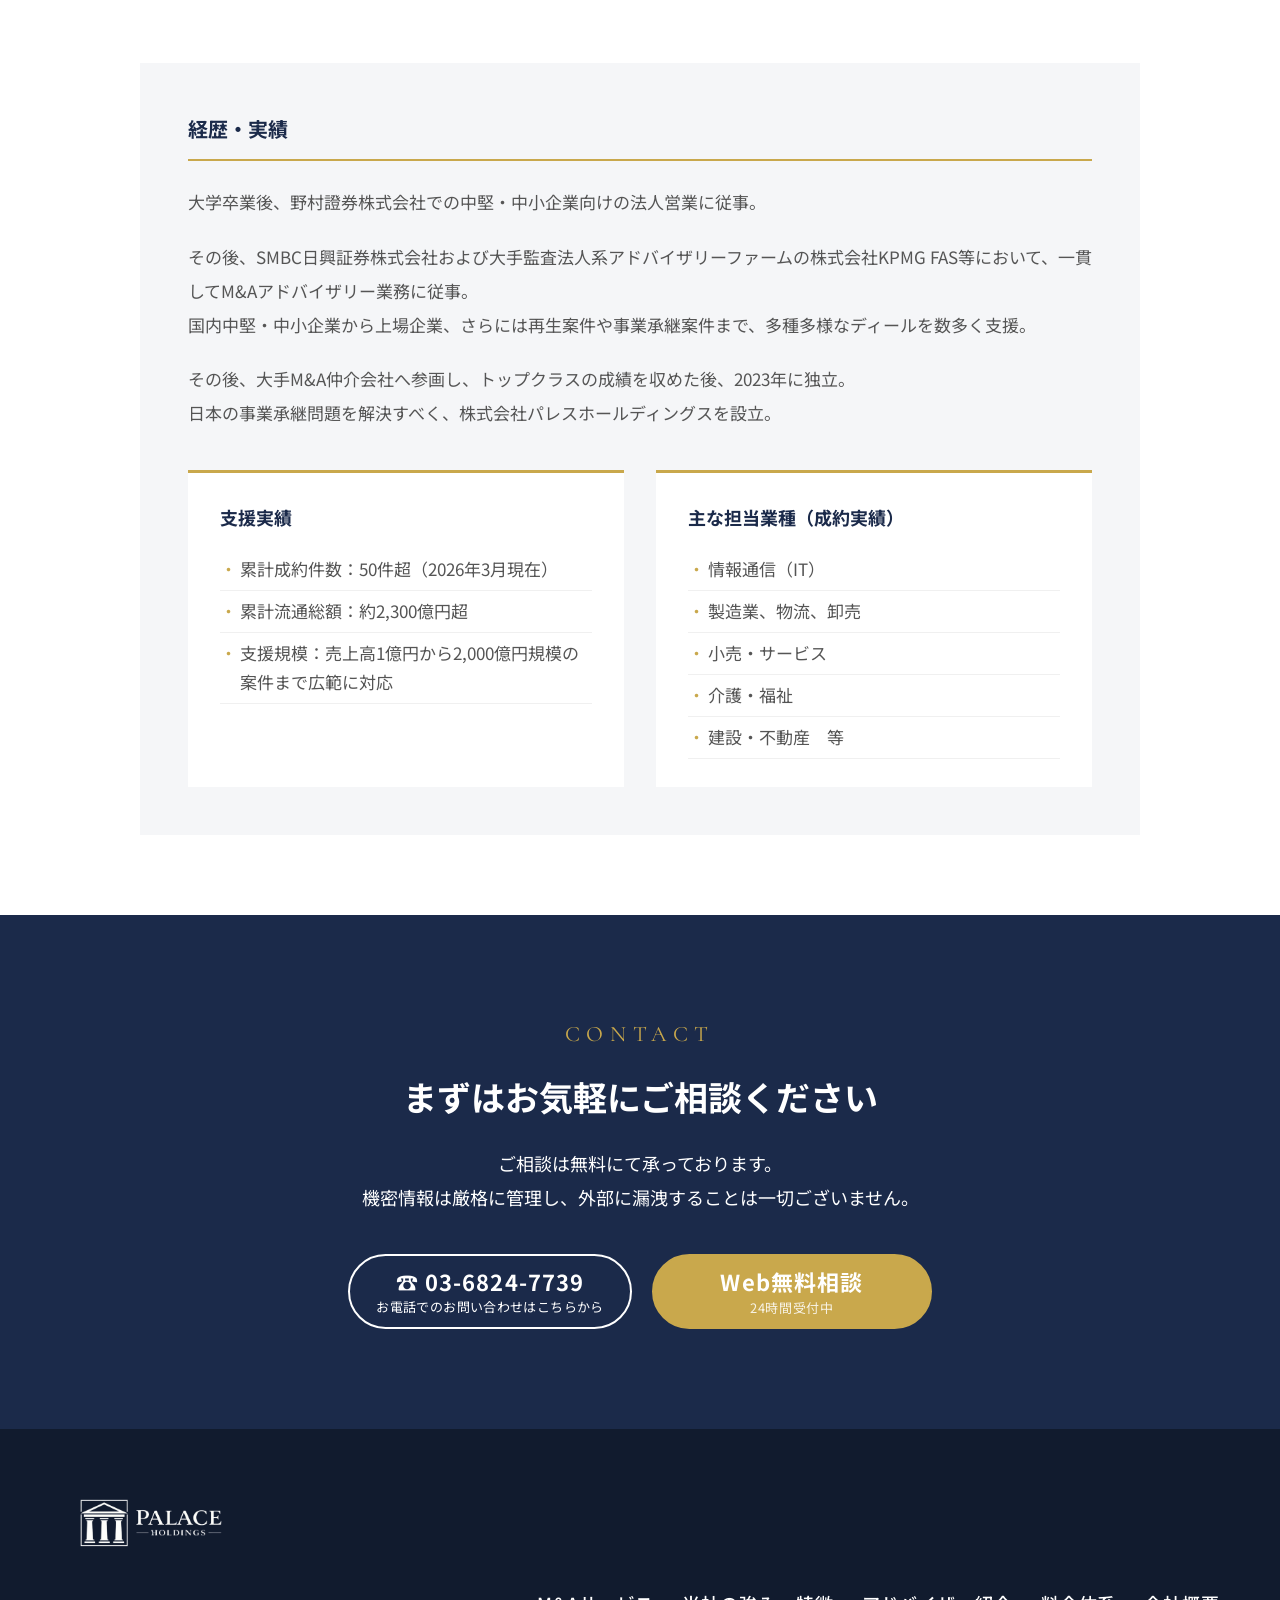
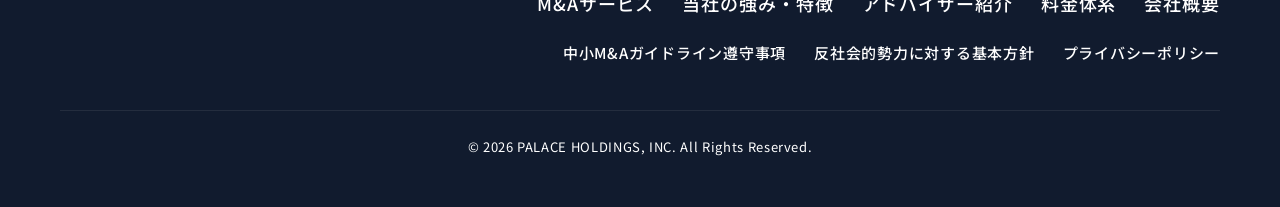
==== commit 92a6a06a: "Advisor: line break after 従事, fee: mobile headline font 24px Co-Authored-By: Claude Sonnet 4.6 <nore" ====
--- a/advisor.html
+++ b/advisor.html
@@ -81,7 +81,7 @@
     <div class="advisor-career fade-in">
       <h3 class="advisor-career-title">経歴・実績</h3>
       <p>大学卒業後、野村證券株式会社での中堅・中小企業向けの法人営業に従事。</p>
-      <p>その後、SMBC日興証券株式会社および大手監査法人系アドバイザリーファームの株式会社KPMG FAS等において、一貫してM&amp;Aアドバイザリー業務に従事。国内中堅・中小企業から上場企業、さらには再生案件や事業承継案件まで、多種多様なディールを数多く支援。</p>
+      <p>その後、SMBC日興証券株式会社および大手監査法人系アドバイザリーファームの株式会社KPMG FAS等において、一貫してM&amp;Aアドバイザリー業務に従事。<br>国内中堅・中小企業から上場企業、さらには再生案件や事業承継案件まで、多種多様なディールを数多く支援。</p>
       <p>その後、大手M&amp;A仲介会社へ参画し、トップクラスの成績を収めた後、2023年に独立。<br>日本の事業承継問題を解決すべく、株式会社パレスホールディングスを設立。</p>
 
       <div class="advisor-results">
--- a/css/style.css
+++ b/css/style.css
@@ -247,9 +247,9 @@
   position: relative;
   z-index: 1;
 }
-.hero-content { max-width: 900px; }
+.hero-content { }
 .hero-title {
-  font-size: clamp(36px, 4vw, 52px);
+  font-size: clamp(36px, 3.2vw, 46px);
   font-weight: 700;
   color: var(--white);
   line-height: 1.4;
@@ -722,9 +722,9 @@
 .advisor-catch-sub { font-size: 15px; font-weight: 400; color: var(--navy); line-height: 1.8; margin-top: 0; margin-bottom: 48px; padding-bottom: 32px; border-bottom: 2px solid var(--gold); letter-spacing: 0.02em; white-space: nowrap; }
 .advisor-profile { display: grid; grid-template-columns: 200px 1fr; gap: 48px; margin-bottom: 60px; }
 .advisor-photo { width: 200px; height: 240px; flex-shrink: 0; }
-.advisor-title { font-size: 15px; color: var(--navy); letter-spacing: 0.1em; margin-bottom: 8px; }
+.advisor-title { font-size: 15px; color: var(--navy); font-weight: 700; letter-spacing: 0.1em; margin-bottom: 8px; }
 .advisor-name { font-size: 36px; font-weight: 700; color: var(--navy); margin-bottom: 4px; letter-spacing: 0.05em; }
-.advisor-name-en { font-family: var(--font-en); font-size: 18px; color: var(--navy); letter-spacing: 0.15em; margin-bottom: 24px; }
+.advisor-name-en { font-family: var(--font-en); font-size: 18px; color: var(--navy); font-weight: 700; letter-spacing: 0.15em; margin-bottom: 24px; }
 .advisor-message { font-size: 18px; color: #444; line-height: 2.1; }
 .advisor-message p { margin-bottom: 1.5em; }
 .advisor-career { background: var(--gray-light); padding: 48px; }
@@ -941,6 +941,7 @@
   .advisor-career { padding: 32px 24px; }
   .advisor-results { grid-template-columns: 1fr; }
   .fee-section { padding: 60px 24px; }
+  .fee-hero-box h2 { font-size: 24px; }
   .fee-free-items { grid-template-columns: repeat(2, 1fr); gap: 12px; }
   .fee-reward-table { padding: 20px 16px; }
   .fee-reward-table table td { font-size: 15px; }
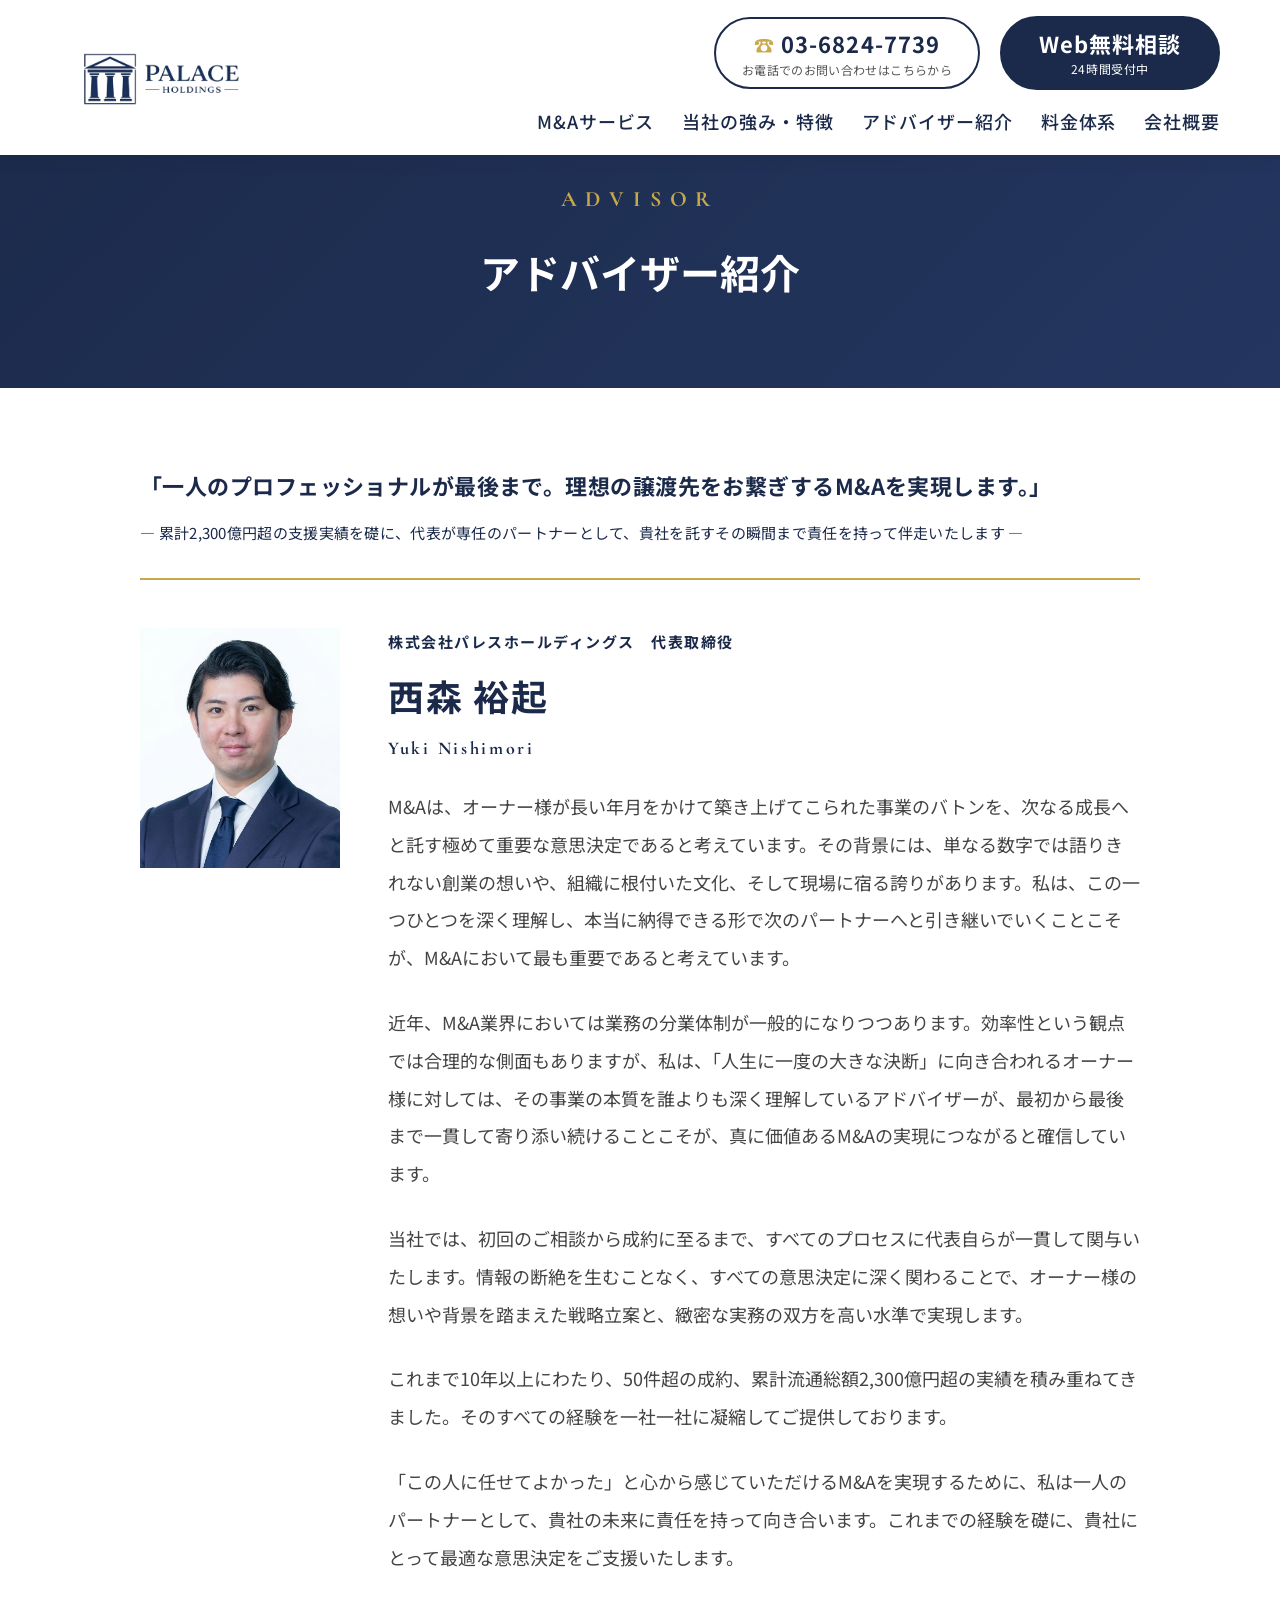
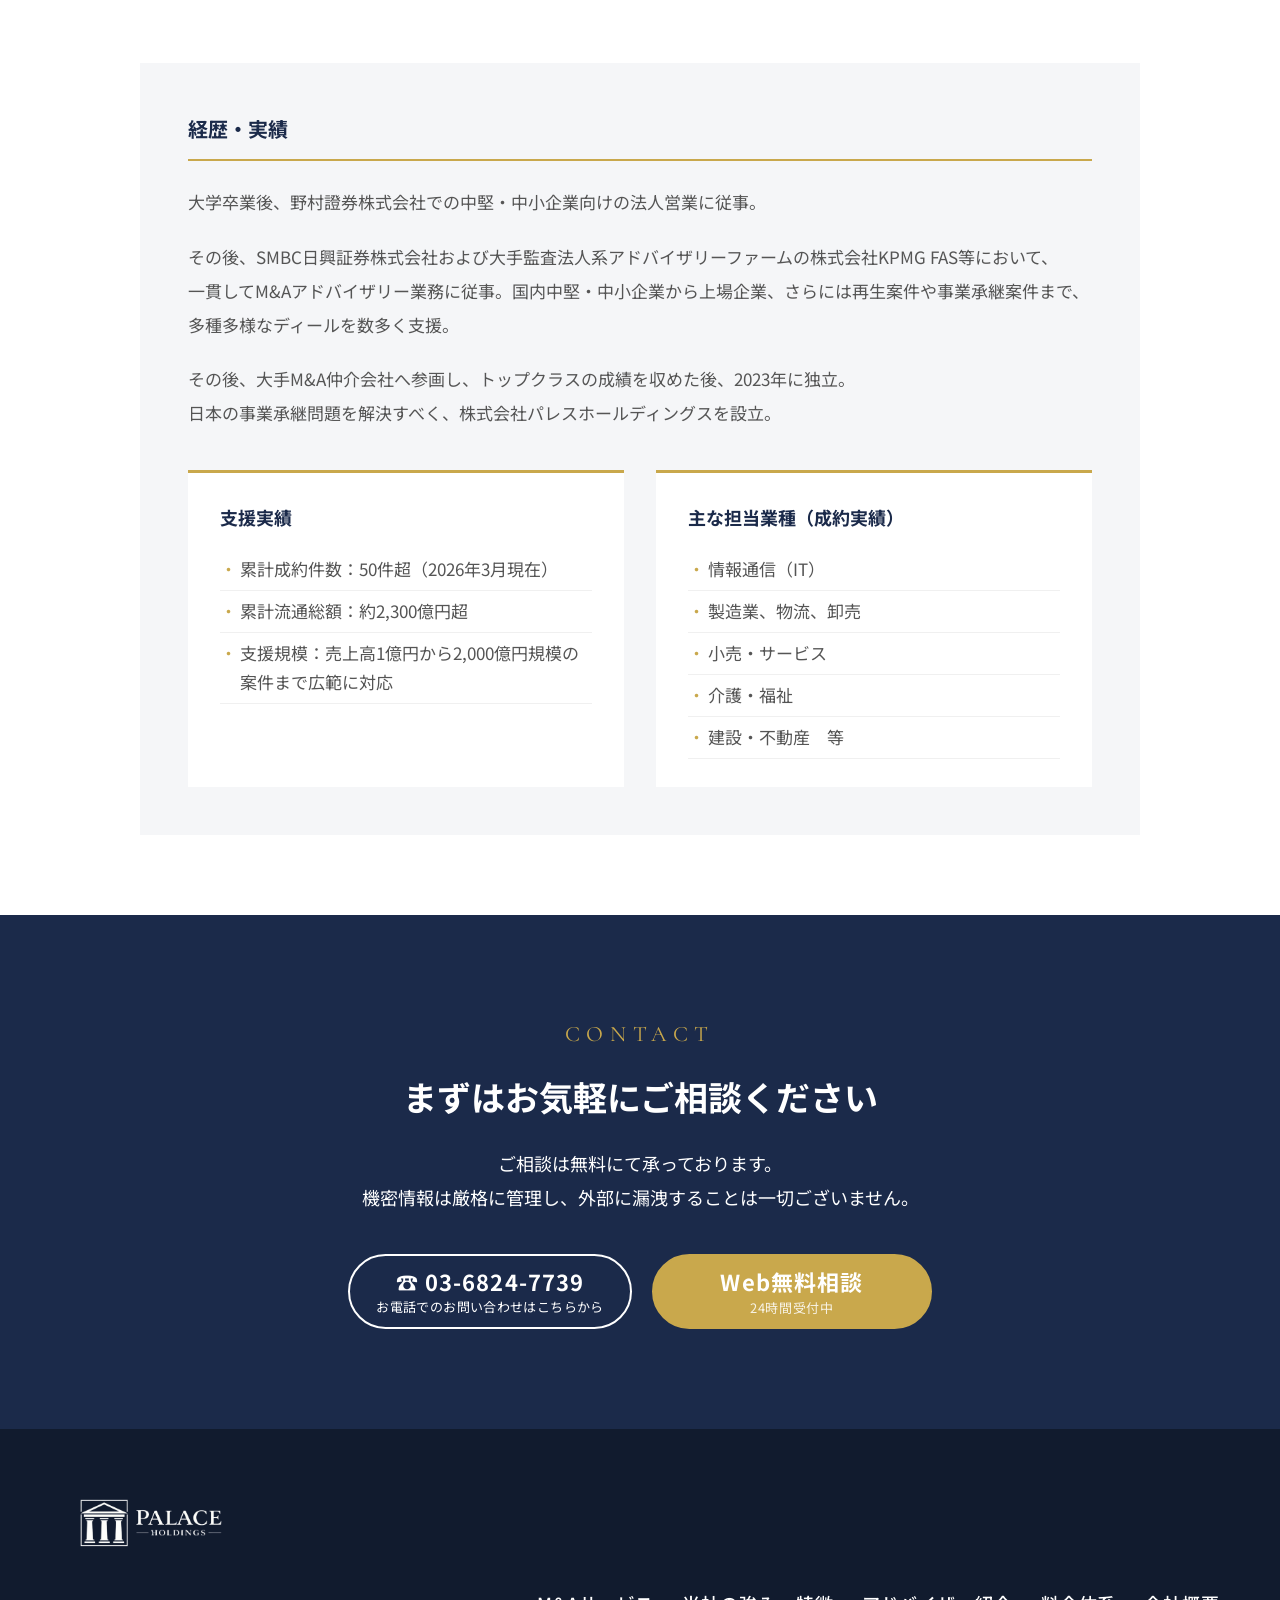
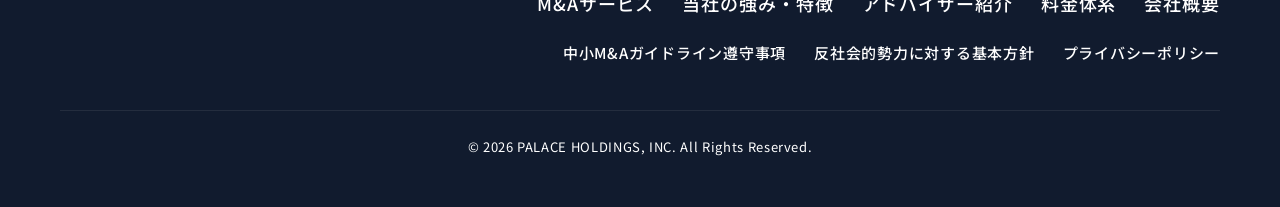
==== commit 3714f58f: "Fix advisor career line break: after KPMG FAS等において、 Co-Authored-By: Claude Sonnet 4.6 <noreply@anthr" ====
--- a/advisor.html
+++ b/advisor.html
@@ -81,7 +81,7 @@
     <div class="advisor-career fade-in">
       <h3 class="advisor-career-title">経歴・実績</h3>
       <p>大学卒業後、野村證券株式会社での中堅・中小企業向けの法人営業に従事。</p>
-      <p>その後、SMBC日興証券株式会社および大手監査法人系アドバイザリーファームの株式会社KPMG FAS等において、一貫してM&amp;Aアドバイザリー業務に従事。<br>国内中堅・中小企業から上場企業、さらには再生案件や事業承継案件まで、多種多様なディールを数多く支援。</p>
+      <p>その後、SMBC日興証券株式会社および大手監査法人系アドバイザリーファームの株式会社KPMG FAS等において、<br>一貫してM&amp;Aアドバイザリー業務に従事。国内中堅・中小企業から上場企業、さらには再生案件や事業承継案件まで、多種多様なディールを数多く支援。</p>
       <p>その後、大手M&amp;A仲介会社へ参画し、トップクラスの成績を収めた後、2023年に独立。<br>日本の事業承継問題を解決すべく、株式会社パレスホールディングスを設立。</p>
 
       <div class="advisor-results">
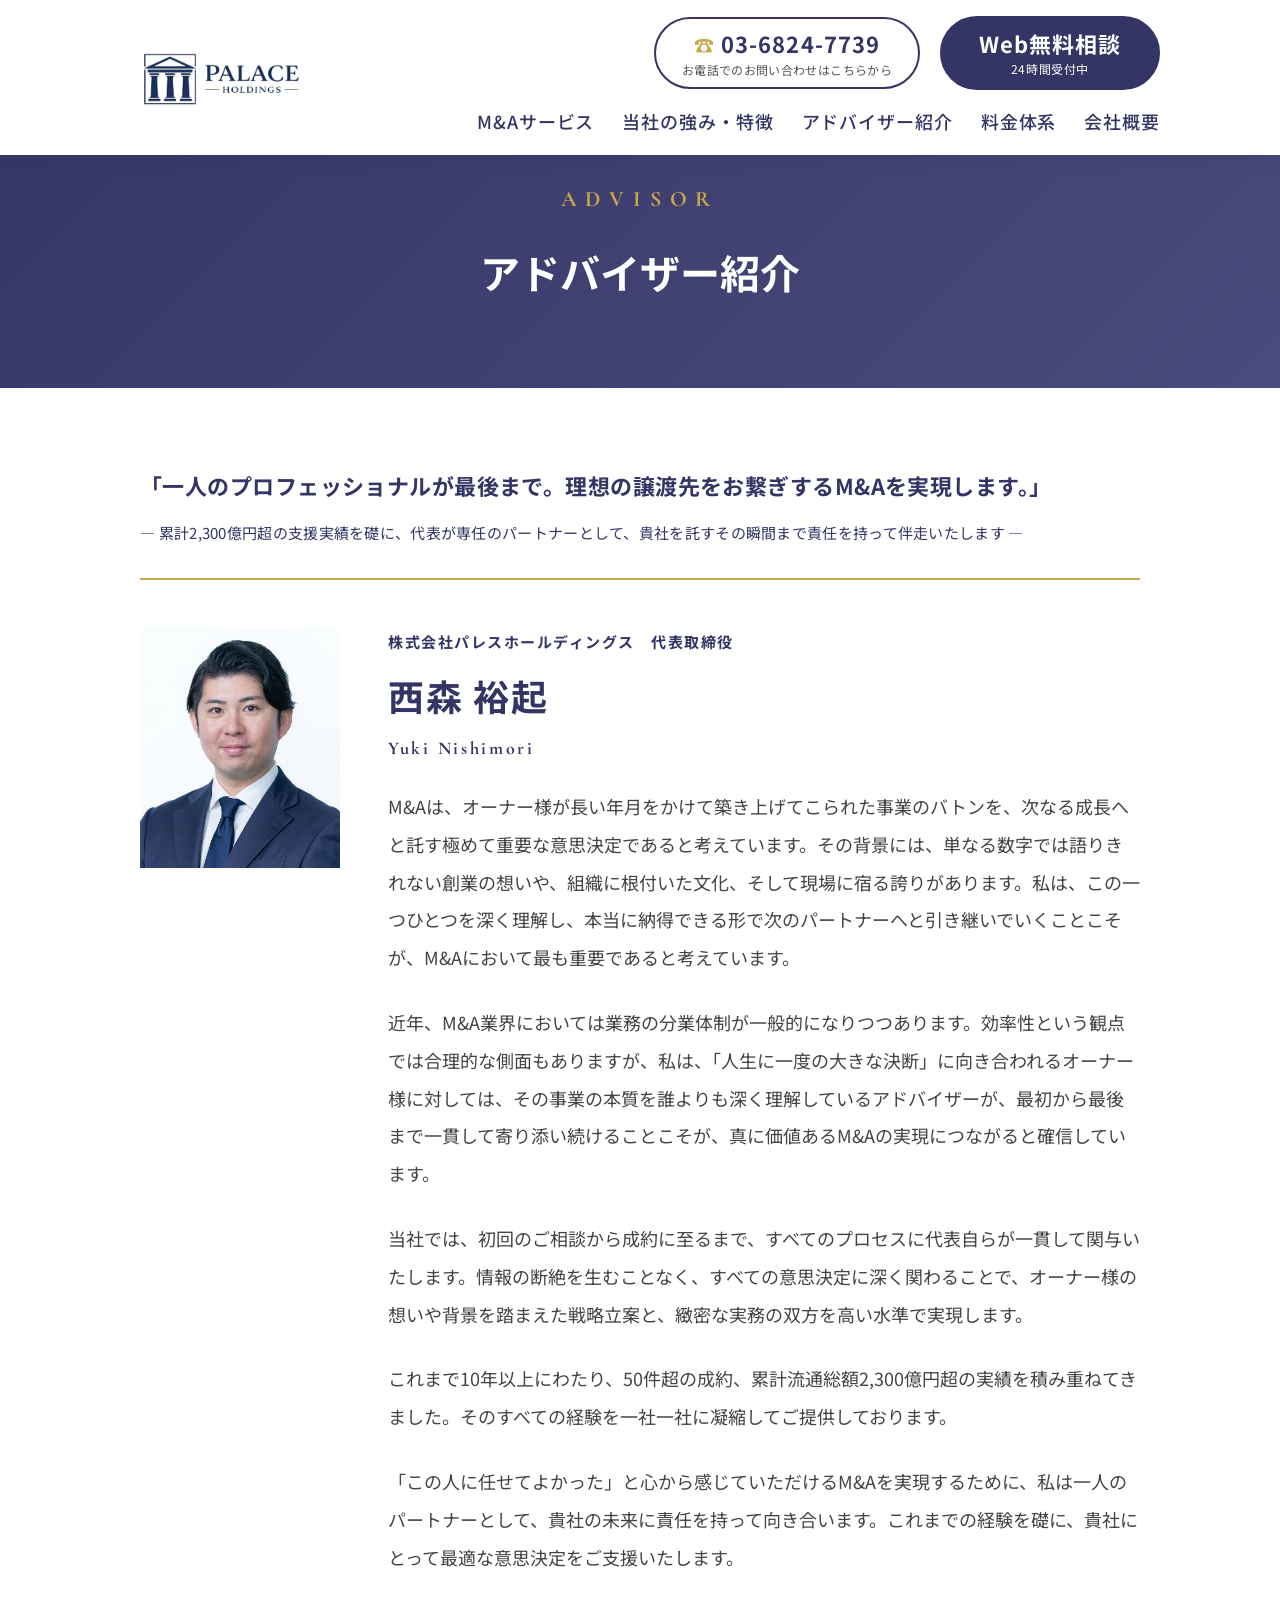
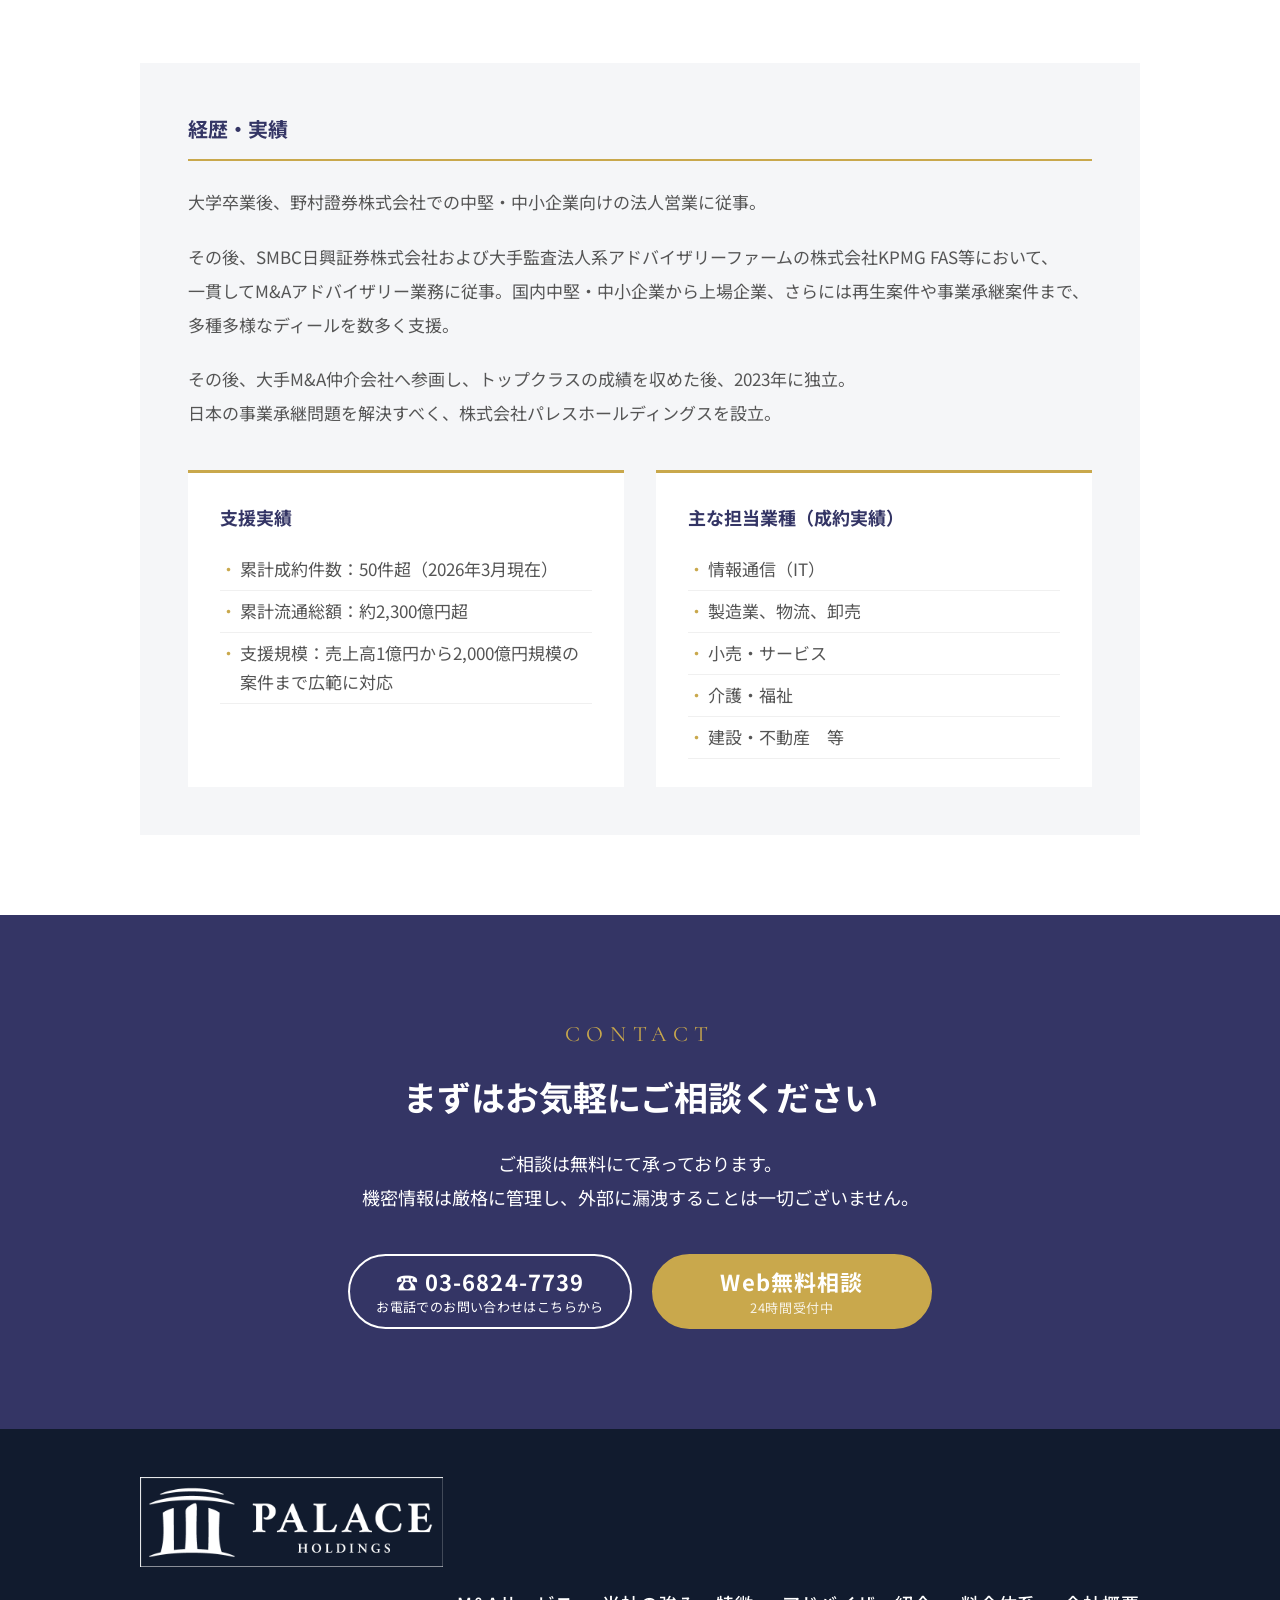
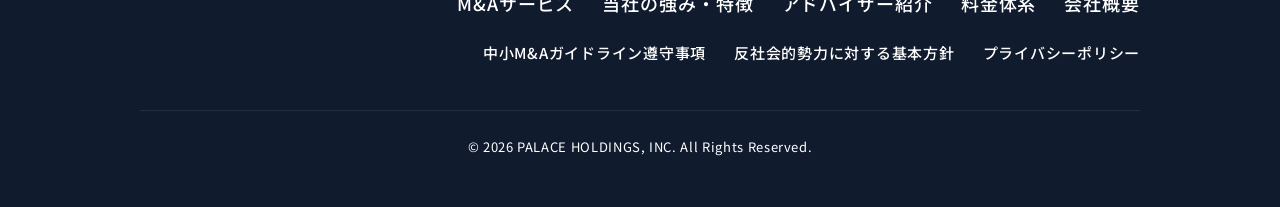
==== commit 1b5b2423: "Logo update: new logo (3-pillar style), navy color #343565, narrower header/footer - 新ロゴ（FIX_PALACE_" ====
--- a/advisor.html
+++ b/advisor.html
@@ -1,6 +1,14 @@
 <!DOCTYPE html>
 <html lang="ja">
 <head>
+  <!-- Google tag (gtag.js) -->
+  <script async src="https://www.googletagmanager.com/gtag/js?id=G-W23X70DLMN"></script>
+  <script>
+    window.dataLayer = window.dataLayer || [];
+    function gtag(){dataLayer.push(arguments);}
+    gtag('js', new Date());
+    gtag('config', 'G-W23X70DLMN');
+  </script>
   <meta charset="UTF-8">
   <meta name="viewport" content="width=device-width, initial-scale=1.0">
   <title>アドバイザー紹介 | PALACE HOLDINGS, INC.</title>
@@ -8,6 +16,8 @@
   <link rel="preconnect" href="https://fonts.gstatic.com" crossorigin>
   <link href="https://fonts.googleapis.com/css2?family=Cormorant+Garamond:wght@400;600;700&family=Noto+Sans+JP:wght@400;500;700&display=swap" rel="stylesheet">
   <link rel="stylesheet" href="css/style.css">
+  <link rel="icon" type="image/png" href="assets/images/ico_PALACE_LOGO.png">
+  <link rel="apple-touch-icon" href="assets/images/ico_PALACE_LOGO.png">
 </head>
 <body>
 
--- a/css/style.css
+++ b/css/style.css
@@ -1,5 +1,11 @@
 /* ===== RESET & BASE ===== */
 *, *::before, *::after { box-sizing: border-box; margin: 0; padding: 0; }
+
+/* ===== RESPONSIVE HELPERS ===== */
+.sp-only { display: none; }
+@media (max-width: 900px) {
+  .sp-only { display: inline; }
+}
 
 /* ===== SCROLL FADE-IN ===== */
 .fade-in {
@@ -16,8 +22,8 @@
 .fade-in-delay-3 { transition-delay: 0.45s; }
 
 :root {
-  --navy: #1B2A4A;
-  --navy-light: #243660;
+  --navy: #343565;
+  --navy-light: #4A4B7C;
   --gold: #C9A84C;
   --gold-light: #e0c070;
   --white: #FFFFFF;
@@ -119,7 +125,7 @@
   background: var(--white);
   display: flex;
   align-items: center;
-  padding: 0 60px;
+  padding: 0 120px;
   justify-content: space-between;
   box-shadow: 0 2px 20px rgba(0,0,0,0.08);
   min-height: 120px;
@@ -506,10 +512,10 @@
 footer {
   background: #111B2E;
   color: rgba(255,255,255,0.7);
-  padding: 48px 60px;
+  padding: 48px 120px;
 }
 .footer-inner {
-  max-width: 1200px;
+  max-width: 1000px;
   margin: 0 auto;
   display: flex;
   justify-content: space-between;
@@ -908,7 +914,7 @@
   }
 
   /* Hero */
-  .hero { padding-top: 72px; }
+  .hero { padding-top: 72px; background-position: center 70%; }
   .hero-inner { padding: 48px 24px; }
   .hero-title { font-size: 28px; }
   .hero-desc { font-size: 15px; }
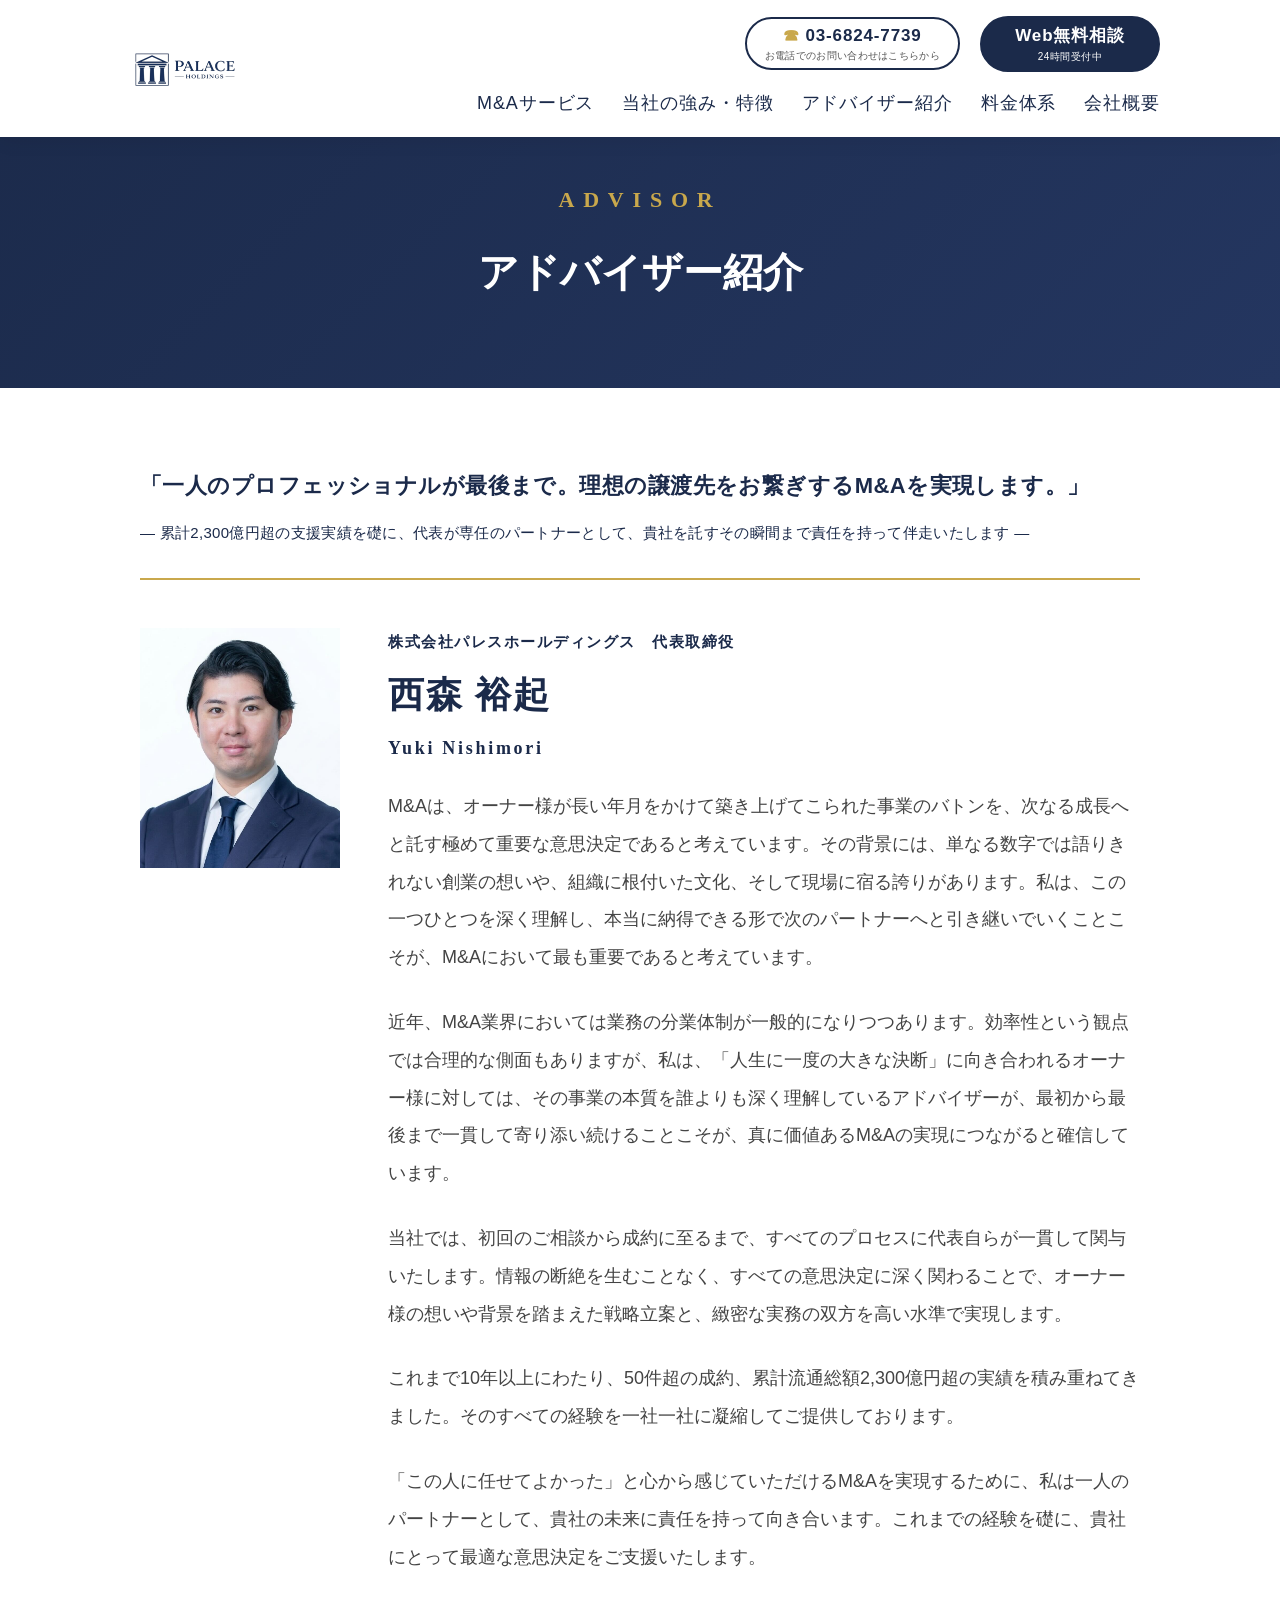
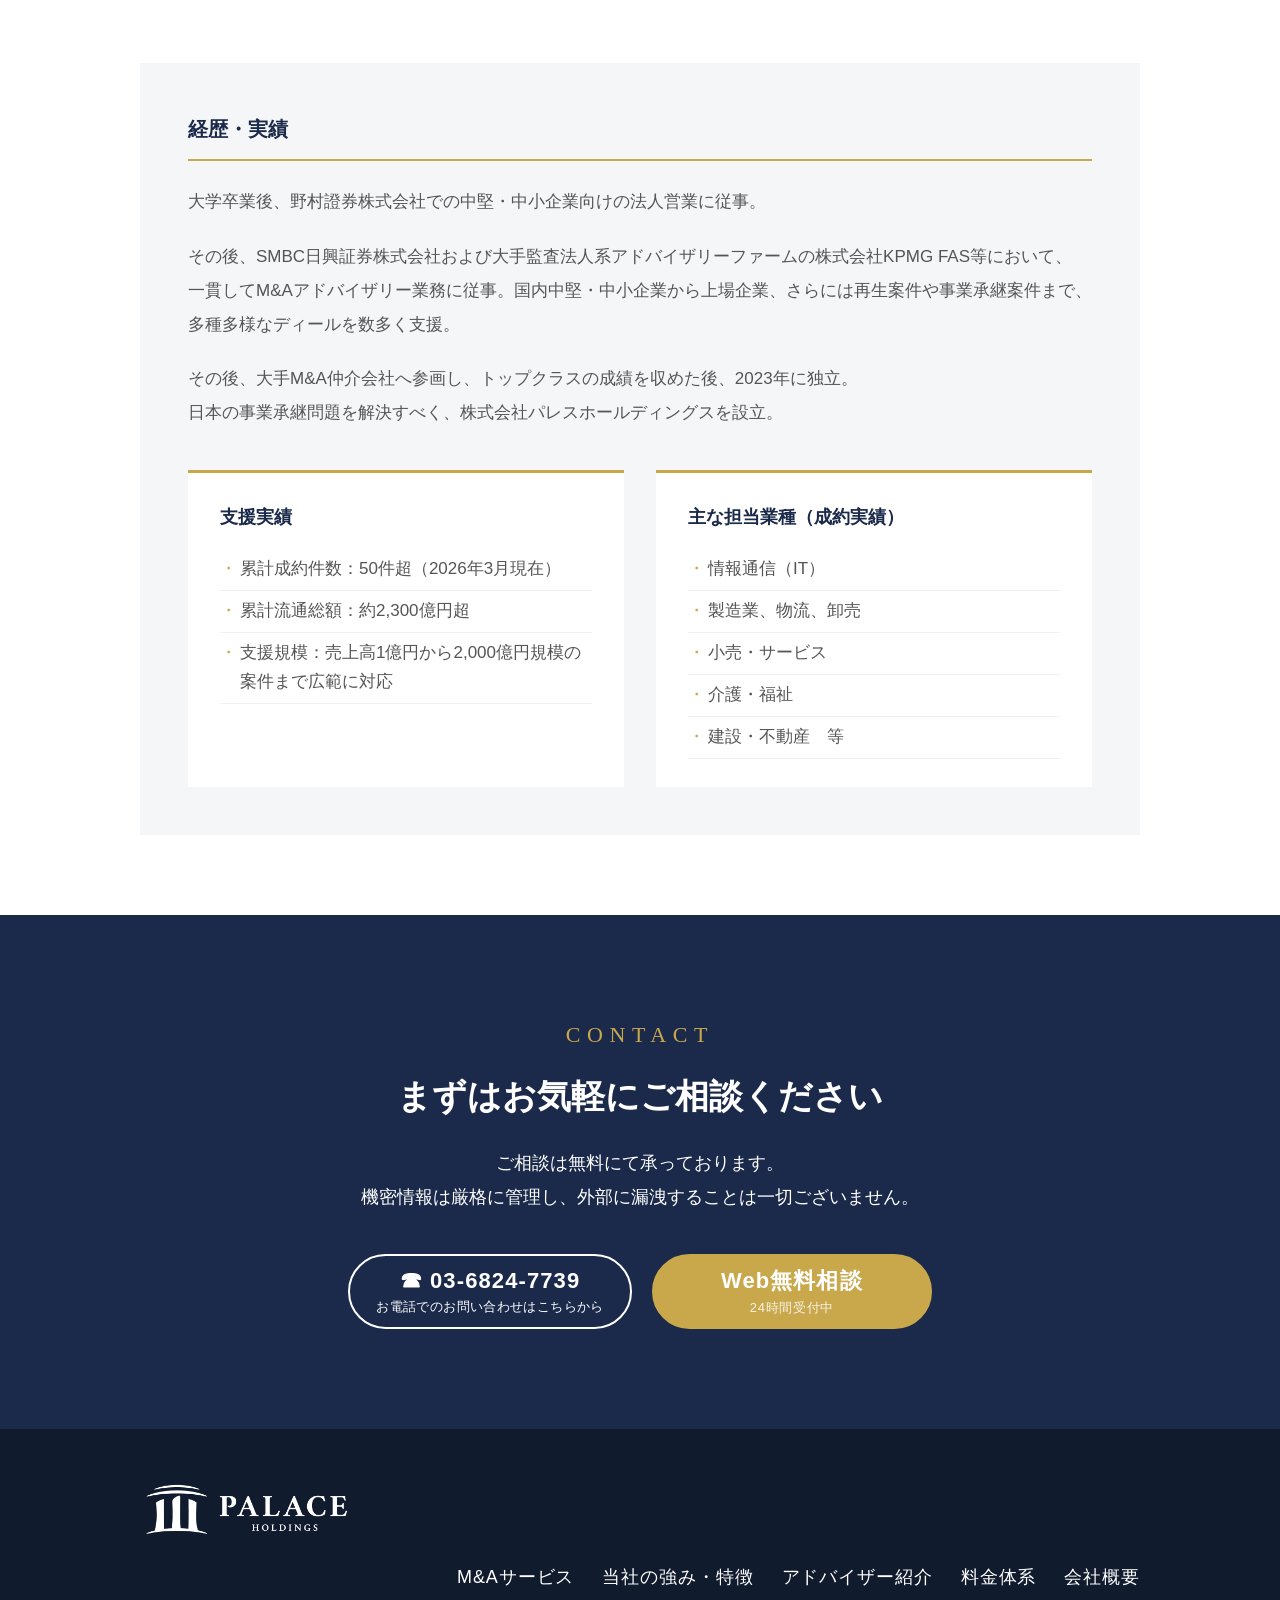
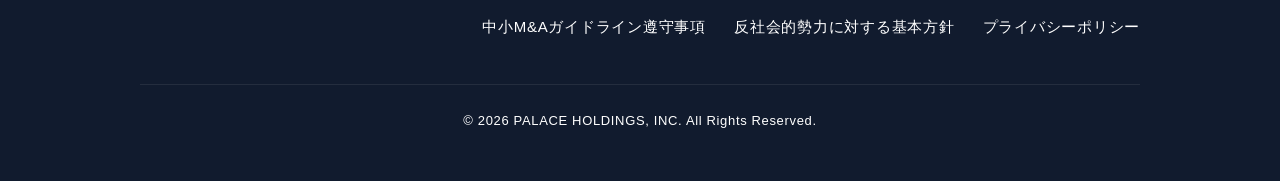
==== commit 8dc9cf4e: "Logo size unified, hero animation, XSS protection - ヘッダー・フッターロゴ統一: 64px - ヘッダー高さ縮小: 100px → 84px - ヒ" ====
--- a/advisor.html
+++ b/advisor.html
@@ -11,6 +11,9 @@
   </script>
   <meta charset="UTF-8">
   <meta name="viewport" content="width=device-width, initial-scale=1.0">
+  <meta http-equiv="Content-Security-Policy" content="default-src 'self'; script-src 'self' 'unsafe-inline' https://www.googletagmanager.com https://www.google-analytics.com; style-src 'self' 'unsafe-inline' https://fonts.googleapis.com; font-src 'self' https://fonts.gstatic.com; img-src 'self' data: https:; frame-src https://www.google.com https://docs.google.com; connect-src 'self' https://www.google-analytics.com https://www.googletagmanager.com https://*.analytics.google.com;">
+  <meta http-equiv="X-Content-Type-Options" content="nosniff">
+  <meta name="referrer" content="strict-origin-when-cross-origin">
   <title>アドバイザー紹介 | PALACE HOLDINGS, INC.</title>
   <link rel="preconnect" href="https://fonts.googleapis.com">
   <link rel="preconnect" href="https://fonts.gstatic.com" crossorigin>
--- a/css/style.css
+++ b/css/style.css
@@ -22,8 +22,8 @@
 .fade-in-delay-3 { transition-delay: 0.45s; }
 
 :root {
-  --navy: #343565;
-  --navy-light: #4A4B7C;
+  --navy: #1B2A4A;
+  --navy-light: #243660;
   --gold: #C9A84C;
   --gold-light: #e0c070;
   --white: #FFFFFF;
@@ -128,7 +128,7 @@
   padding: 0 120px;
   justify-content: space-between;
   box-shadow: 0 2px 20px rgba(0,0,0,0.08);
-  min-height: 120px;
+  min-height: 84px;
 }
 .header-logo {
   display: flex;
@@ -136,7 +136,7 @@
   flex-shrink: 0;
 }
 .header-logo img {
-  height: 100px;
+  height: 64px;
   width: auto;
   display: block;
 }
@@ -173,38 +173,38 @@
   line-height: 1.3;
   border: 2px solid var(--navy);
   border-radius: 60px;
-  padding: 10px 26px;
+  padding: 6px 18px;
   display: flex;
   flex-direction: column;
   align-items: center;
   justify-content: center;
-  min-height: 56px;
-  min-width: 220px;
+  min-height: 44px;
+  min-width: 180px;
   transition: all 0.4s ease;
 }
 .header-tel {
   font-family: var(--font-ja);
-  font-size: 22px;
+  font-size: 17px;
   color: var(--navy);
   font-weight: 700;
   letter-spacing: 0.05em;
   display: block;
 }
-.header-tel::before { content: '☎ '; color: var(--gold); font-size: 20px; }
+.header-tel::before { content: '☎ '; color: var(--gold); font-size: 16px; }
 .header-tel:hover { color: var(--gold); }
 .header-tel-sub {
   display: block;
-  font-size: 12px;
+  font-size: 10px;
   color: #555;
-  margin-top: 4px;
+  margin-top: 2px;
   letter-spacing: 0.03em;
   white-space: nowrap;
 }
 .header-consult-btn {
   background: var(--navy);
   color: var(--white);
-  padding: 10px 26px;
-  font-size: 22px;
+  padding: 6px 18px;
+  font-size: 17px;
   font-weight: 700;
   letter-spacing: 0.05em;
   transition: all 0.4s ease;
@@ -216,13 +216,13 @@
   border: 2px solid var(--navy);
   border-radius: 60px;
   line-height: 1.4;
-  min-height: 56px;
-  min-width: 220px;
+  min-height: 44px;
+  min-width: 180px;
 }
 .header-consult-btn:hover { background: var(--gold); border-color: var(--gold); }
 .header-consult-sub {
   display: block;
-  font-size: 12px;
+  font-size: 10px;
   font-weight: 400;
   letter-spacing: 0.05em;
   color: var(--white);
@@ -232,18 +232,35 @@
 /* ===== HERO ===== */
 .hero {
   min-height: 100vh;
-  background: url('../assets/images/top-handshake.jpg') center center / cover no-repeat;
   display: flex;
   align-items: center;
   position: relative;
   overflow: hidden;
   padding-top: 120px;
+  background: var(--navy);
 }
 .hero::before {
   content: '';
   position: absolute;
   top: 0; left: 0; right: 0; bottom: 0;
+  background: url('../assets/images/top-handshake.jpg') center center / cover no-repeat;
+  animation: heroKenBurns 20s ease-out infinite alternate;
+  transition: transform 0.8s ease;
+  z-index: 0;
+}
+.hero:hover::before {
+  transform: scale(1.05);
+}
+.hero::after {
+  content: '';
+  position: absolute;
+  top: 0; left: 0; right: 0; bottom: 0;
   background: linear-gradient(to right, rgba(0,0,0,0.75) 0%, rgba(0,0,0,0.4) 50%, rgba(0,0,0,0.15) 100%);
+  z-index: 0;
+}
+@keyframes heroKenBurns {
+  from { transform: scale(1.0); }
+  to { transform: scale(1.08); }
 }
 .hero-inner {
   max-width: 1400px;
@@ -261,15 +278,29 @@
   line-height: 1.4;
   margin-bottom: 24px;
   letter-spacing: 0.02em;
+  opacity: 0;
+  animation: heroSlideUp 1.2s cubic-bezier(0.2, 0.8, 0.2, 1) 0.4s forwards;
 }
 .hero-title span { color: var(--gold); }
+@keyframes heroSlideUp {
+  from { opacity: 0; transform: translateY(40px); }
+  to { opacity: 1; transform: translateY(0); }
+}
 .hero-desc {
   color: var(--white);
   font-size: 18px;
   line-height: 2;
   margin-bottom: 40px;
-}
-.hero-btns { display: flex; gap: 16px; flex-wrap: wrap; }
+  opacity: 0;
+  animation: heroSlideUp 1.2s cubic-bezier(0.2, 0.8, 0.2, 1) 0.8s forwards;
+}
+.hero-btns {
+  display: flex;
+  gap: 16px;
+  flex-wrap: wrap;
+  opacity: 0;
+  animation: heroSlideUp 1.2s cubic-bezier(0.2, 0.8, 0.2, 1) 1.2s forwards;
+}
 .btn-cta-hero {
   background: var(--navy);
   color: var(--white);
@@ -513,6 +544,11 @@
   background: #111B2E;
   color: rgba(255,255,255,0.7);
   padding: 48px 120px;
+}
+.footer-logo img {
+  height: 64px !important;
+  width: auto;
+  filter: brightness(0) invert(1);
 }
 .footer-inner {
   max-width: 1000px;
@@ -914,7 +950,8 @@
   }
 
   /* Hero */
-  .hero { padding-top: 72px; background-position: center 70%; }
+  .hero { padding-top: 72px; }
+  .hero::before { background-position: center 70%; }
   .hero-inner { padding: 48px 24px; }
   .hero-title { font-size: 28px; }
   .hero-desc { font-size: 15px; }
@@ -955,10 +992,13 @@
   .fee-block-title { font-size: 18px; white-space: normal; }
 
   /* Footer */
+  footer { padding: 40px 24px; }
   .footer-inner { flex-direction: column; align-items: center; text-align: center; }
+  .footer-logo img { height: 60px !important; width: auto; }
   .footer-nav { flex-wrap: wrap; justify-content: center; }
   .footer-nav-main a { display: block; width: 100%; text-align: center; }
   .footer-nav-main .footer-nav-inline { display: flex; justify-content: center; gap: 28px; width: 100%; }
+  .footer-nav-sub a { white-space: normal; text-align: center; }
   .footer-copy { font-size: 11px; white-space: nowrap; }
   .contact-layout { grid-template-columns: 1fr; gap: 40px; }
   .contact-form-wrap { padding: 32px 20px; }
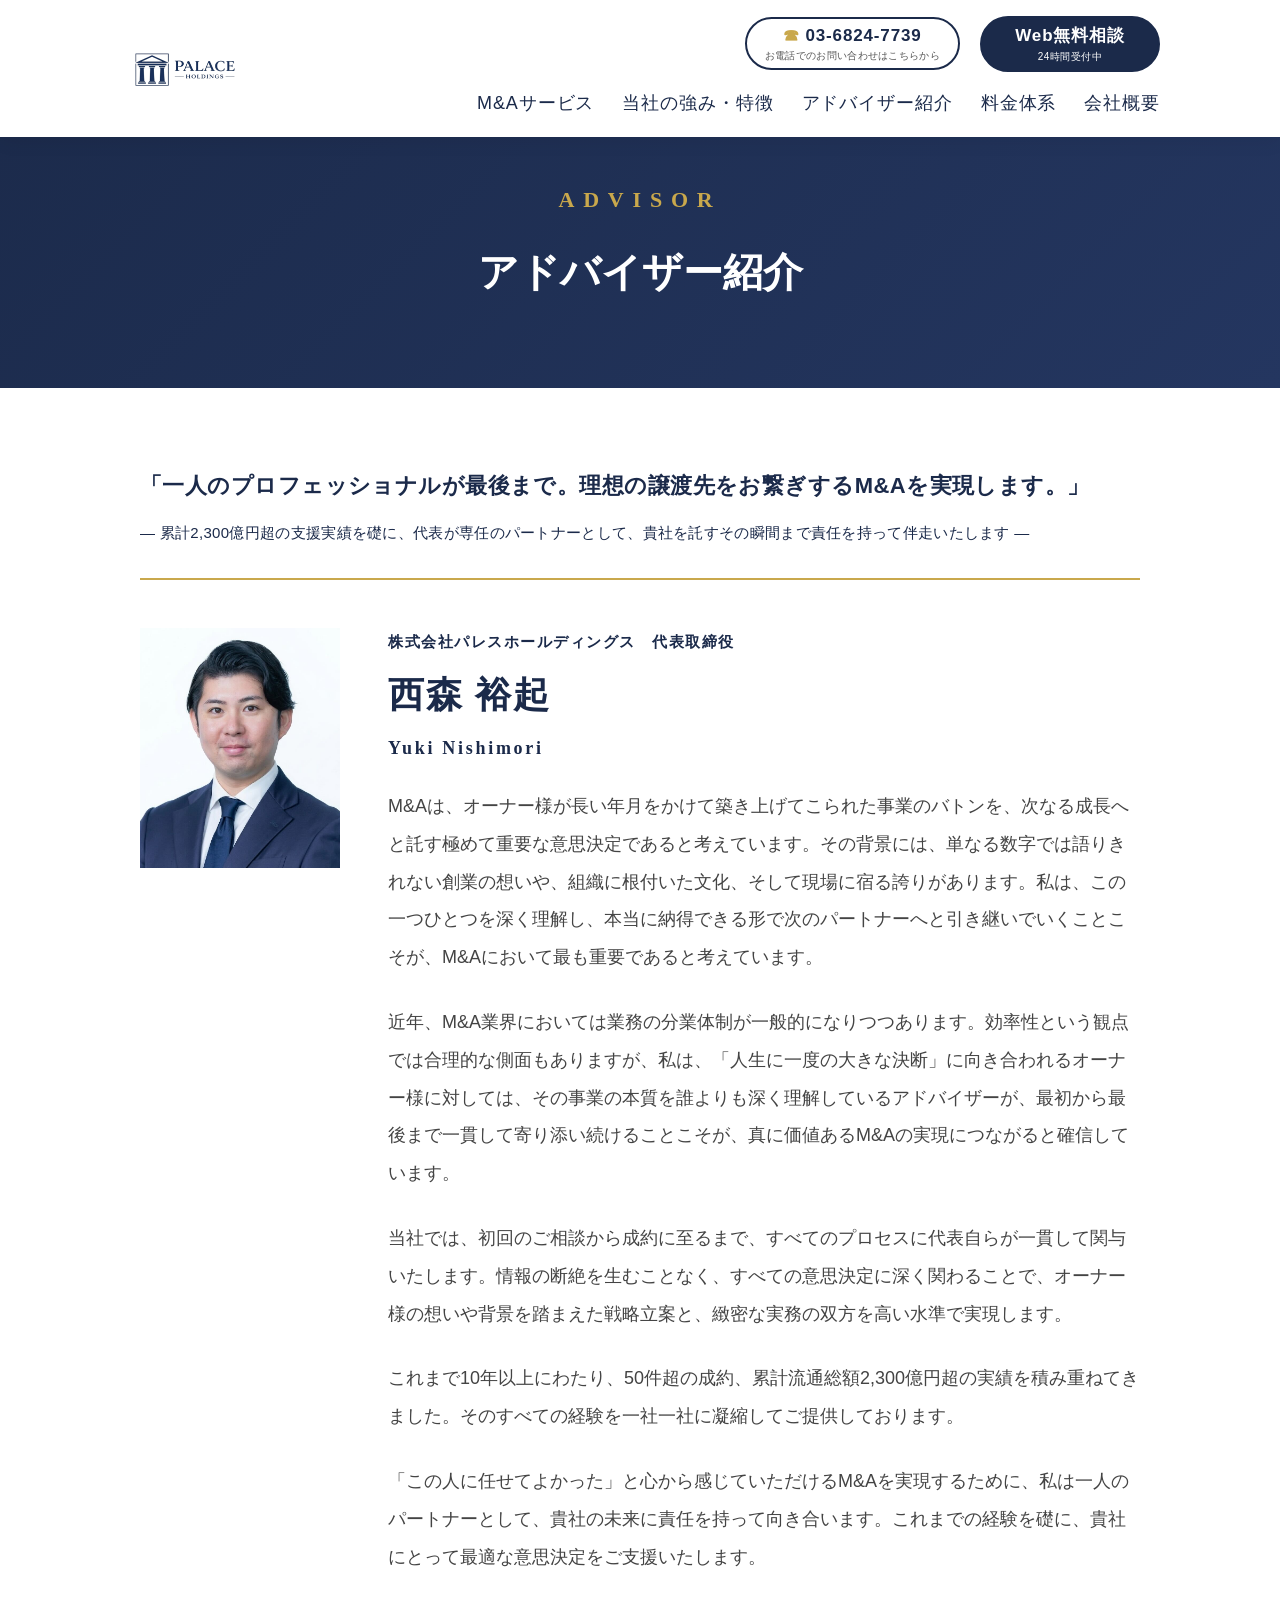
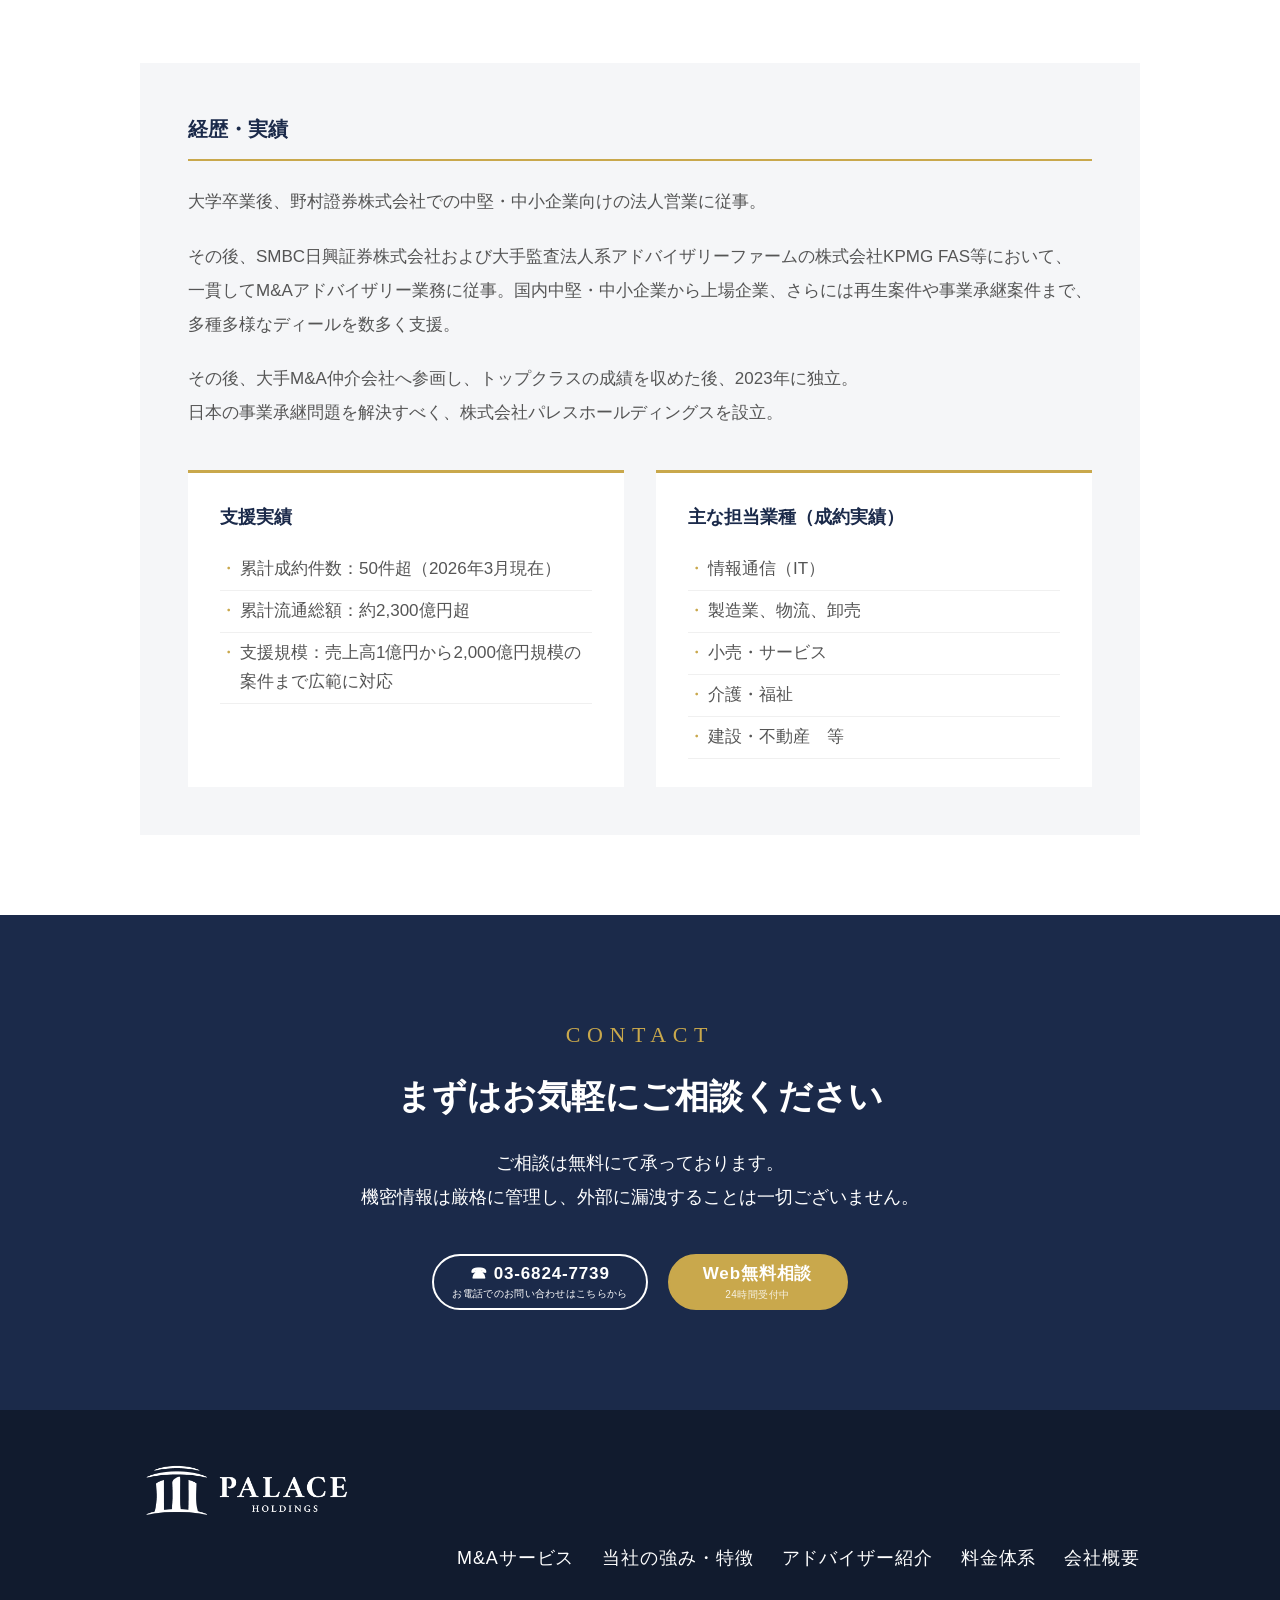
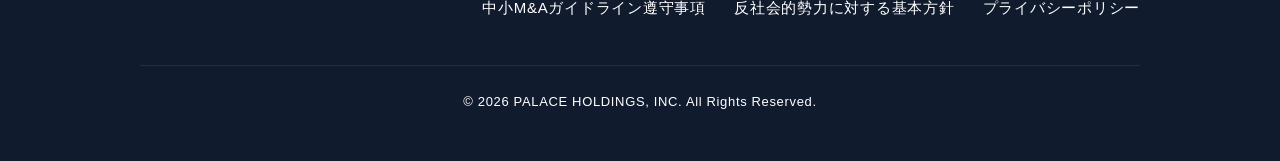
==== commit c13606cb: "Cursor follower: mix-blend-mode stalker (color inversion) - ファビコン画像方式をやめてシンプルな白円に - mix-blend-mode: " ====
--- a/advisor.html
+++ b/advisor.html
@@ -23,6 +23,7 @@
   <link rel="apple-touch-icon" href="assets/images/ico_PALACE_LOGO.png">
 </head>
 <body>
+<div class="cursor-follower" id="cursorFollower"><img src="assets/images/ico_PALACE_LOGO.png" alt=""></div>
 
 <header>
   <a href="index.html" class="header-logo">
@@ -184,6 +185,38 @@
     },{threshold:0.15});
     fadeEls.forEach(function(el){obs.observe(el);});
   }
+
+  // Cursor follower (PC only)
+  (function(){
+    var cf = document.getElementById('cursorFollower');
+    if (!cf || matchMedia('(pointer: coarse)').matches) return;
+    var x = 0, y = 0, tx = 0, ty = 0;
+    document.addEventListener('mousemove', function(e){
+      tx = e.clientX; ty = e.clientY;
+      cf.classList.add('visible');
+    });
+    document.addEventListener('mouseleave', function(){ cf.classList.remove('visible'); });
+    document.addEventListener('mouseover', function(e){
+      var t = e.target;
+      if (t.closest && t.closest('a, button, .cta-tel-block, .service-card, .strength-item, .header-tel-block')) {
+        cf.classList.add('hover-active');
+      }
+    });
+    document.addEventListener('mouseout', function(e){
+      var t = e.target;
+      if (t.closest && t.closest('a, button, .cta-tel-block, .service-card, .strength-item, .header-tel-block')) {
+        cf.classList.remove('hover-active');
+      }
+    });
+    function tick(){
+      x += (tx - x) * 0.18;
+      y += (ty - y) * 0.18;
+      cf.style.left = x + 'px';
+      cf.style.top = y + 'px';
+      requestAnimationFrame(tick);
+    }
+    tick();
+  })();
 </script>
 </body>
 </html>
--- a/css/style.css
+++ b/css/style.css
@@ -5,6 +5,47 @@
 .sp-only { display: none; }
 @media (max-width: 900px) {
   .sp-only { display: inline; }
+}
+
+/* ===== HOVER ZOOM IMAGE ===== */
+.zoom-img {
+  overflow: hidden;
+  display: block;
+}
+.zoom-img img {
+  transition: transform 0.6s cubic-bezier(0.2, 0.8, 0.2, 1);
+  display: block;
+  width: 100%;
+}
+.zoom-img:hover img {
+  transform: scale(1.08);
+}
+
+/* ===== CURSOR FOLLOWER (mix-blend-mode stalker) ===== */
+.cursor-follower {
+  position: fixed;
+  top: 0;
+  left: 0;
+  width: 32px;
+  height: 32px;
+  background: #fff;
+  border-radius: 50%;
+  pointer-events: none;
+  z-index: 9999;
+  mix-blend-mode: difference;
+  opacity: 0;
+  transform: translate(-50%, -50%);
+  transition: opacity 0.3s ease, width 0.25s ease, height 0.25s ease;
+  will-change: left, top;
+}
+.cursor-follower.visible { opacity: 1; }
+.cursor-follower.hover-active {
+  width: 72px;
+  height: 72px;
+}
+.cursor-follower img { display: none; }
+@media (max-width: 900px), (pointer: coarse) {
+  .cursor-follower { display: none; }
 }
 
 /* ===== SCROLL FADE-IN ===== */
@@ -502,8 +543,8 @@
   color: var(--white);
   border: 2px solid var(--gold);
   border-radius: 60px;
-  padding: 10px 26px;
-  font-size: 22px;
+  padding: 6px 18px;
+  font-size: 17px;
   font-weight: 700;
   letter-spacing: 0.05em;
   display: flex;
@@ -511,33 +552,33 @@
   align-items: center;
   justify-content: center;
   text-align: center;
-  min-height: 64px;
-  min-width: 280px;
+  min-height: 44px;
+  min-width: 180px;
   line-height: 1.4;
   transition: all 0.3s;
 }
 .cta-consult-btn:hover { background: var(--navy-light); border-color: var(--navy-light); }
-.cta-consult-sub { display: block; font-size: 13px; font-weight: 400; letter-spacing: 0.05em; color: rgba(255,255,255,0.85); margin-top: 2px; }
+.cta-consult-sub { display: block; font-size: 10px; font-weight: 400; letter-spacing: 0.05em; color: rgba(255,255,255,0.85); margin-top: 2px; }
 .cta-tel-block {
   text-align: center;
   line-height: 1.3;
   border: 2px solid var(--white);
   border-radius: 60px;
-  padding: 10px 26px;
+  padding: 6px 18px;
   display: flex;
   flex-direction: column;
   align-items: center;
   justify-content: center;
-  min-height: 64px;
-  min-width: 280px;
+  min-height: 44px;
+  min-width: 180px;
   transition: all 0.3s;
   cursor: pointer;
   text-decoration: none;
   color: var(--white);
 }
 .cta-tel-block:hover { background: var(--navy-light); border-color: var(--navy-light); }
-.cta-tel-block span { display: block; font-size: 13px; color: var(--white); margin-top: 4px; letter-spacing: 0.03em; white-space: nowrap; }
-.cta-tel-block .cta-tel-num { font-family: var(--font-ja); font-size: 22px; color: var(--white); font-weight: 700; letter-spacing: 0.05em; margin-top: 0; }
+.cta-tel-block span { display: block; font-size: 10px; color: var(--white); margin-top: 2px; letter-spacing: 0.03em; white-space: nowrap; }
+.cta-tel-block .cta-tel-num { font-family: var(--font-ja); font-size: 17px; color: var(--white); font-weight: 700; letter-spacing: 0.05em; margin-top: 0; }
 
 /* ===== FOOTER ===== */
 footer {
@@ -884,7 +925,7 @@
 @media (max-width: 900px) {
   /* Header */
   header { padding: 0 20px; min-height: 0; height: 72px; }
-  .header-logo img { height: 64px; }
+  .header-logo img { height: 48px; }
   .header-right { display: none; } /* CTAとナビは非表示、ハンバーガーで代替 */
 
   /* ハンバーガーメニュー */
@@ -997,7 +1038,8 @@
   .footer-logo img { height: 60px !important; width: auto; }
   .footer-nav { flex-wrap: wrap; justify-content: center; }
   .footer-nav-main a { display: block; width: 100%; text-align: center; }
-  .footer-nav-main .footer-nav-inline { display: flex; justify-content: center; gap: 28px; width: 100%; }
+  .footer-nav-main .footer-nav-inline { display: flex; justify-content: center; gap: 16px; width: 100%; }
+  .footer-nav-main .footer-nav-inline a { width: auto; display: inline-block; }
   .footer-nav-sub a { white-space: normal; text-align: center; }
   .footer-copy { font-size: 11px; white-space: nowrap; }
   .contact-layout { grid-template-columns: 1fr; gap: 40px; }
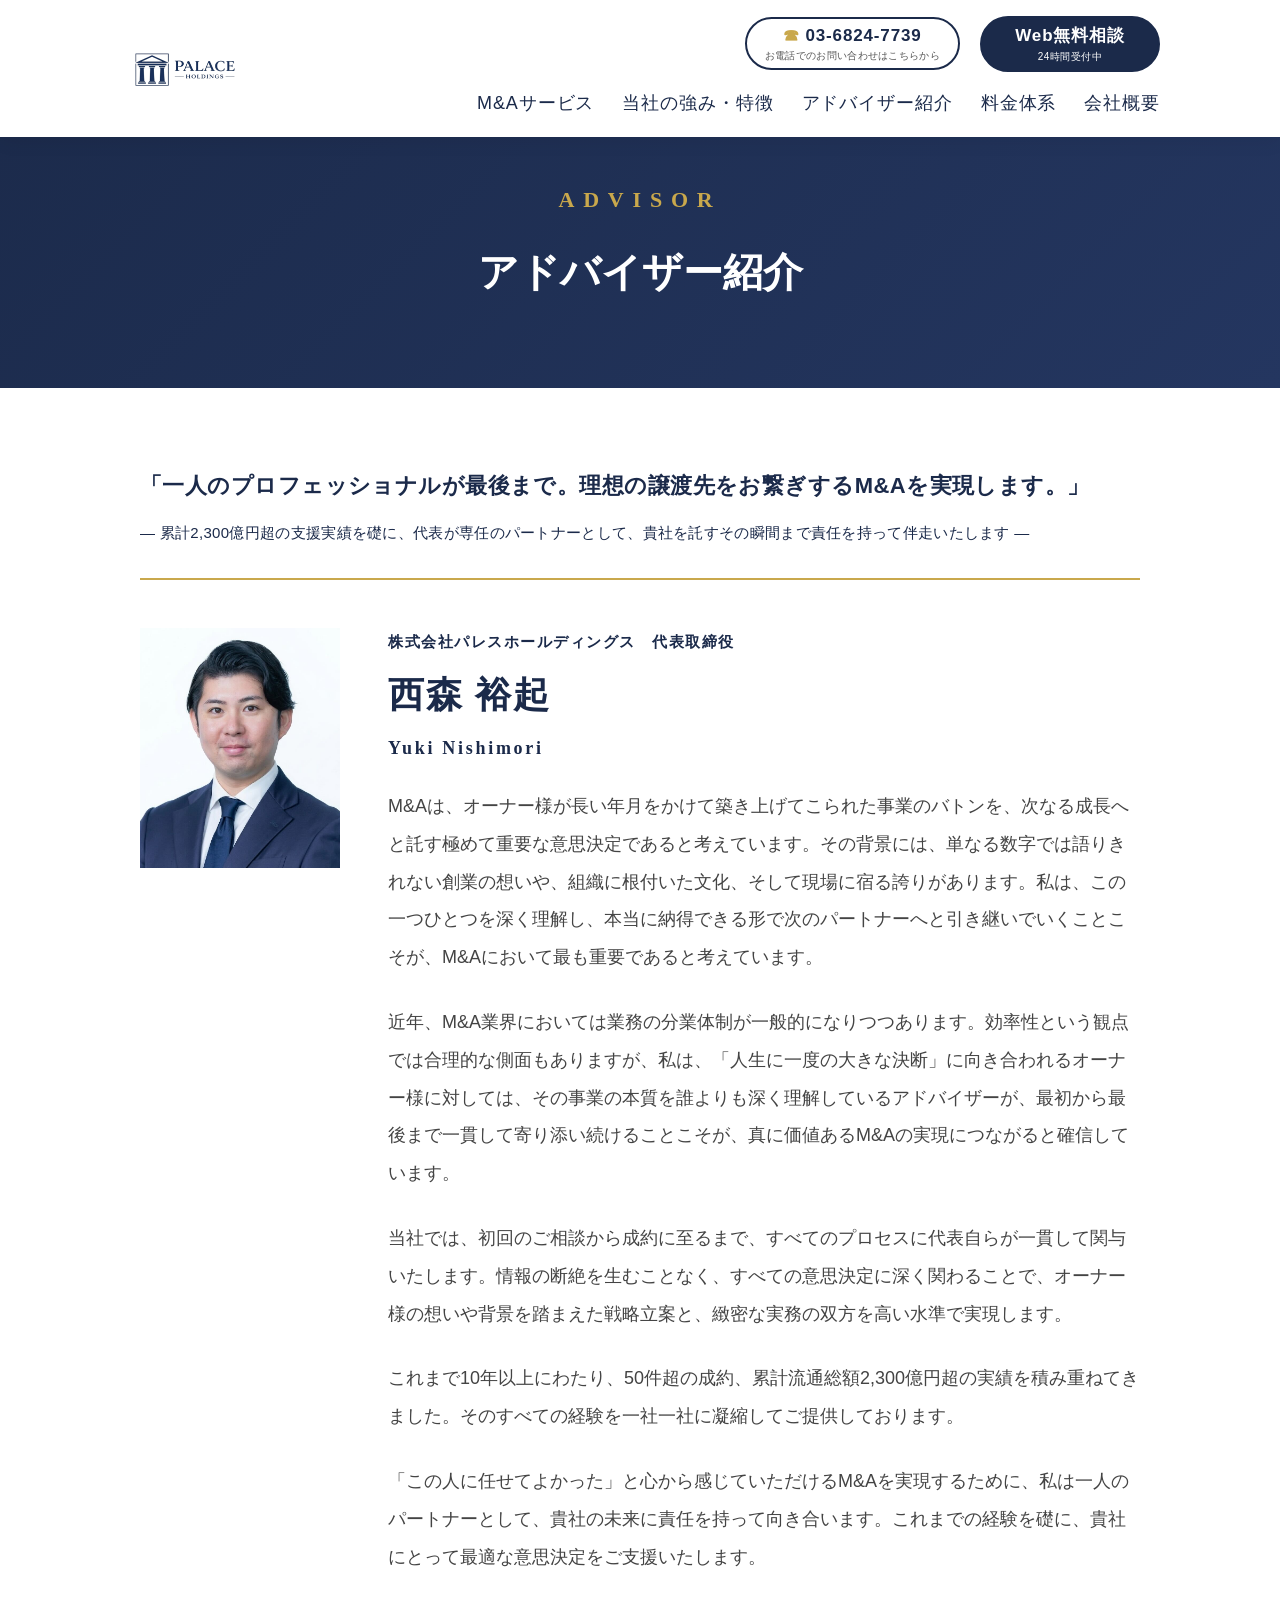
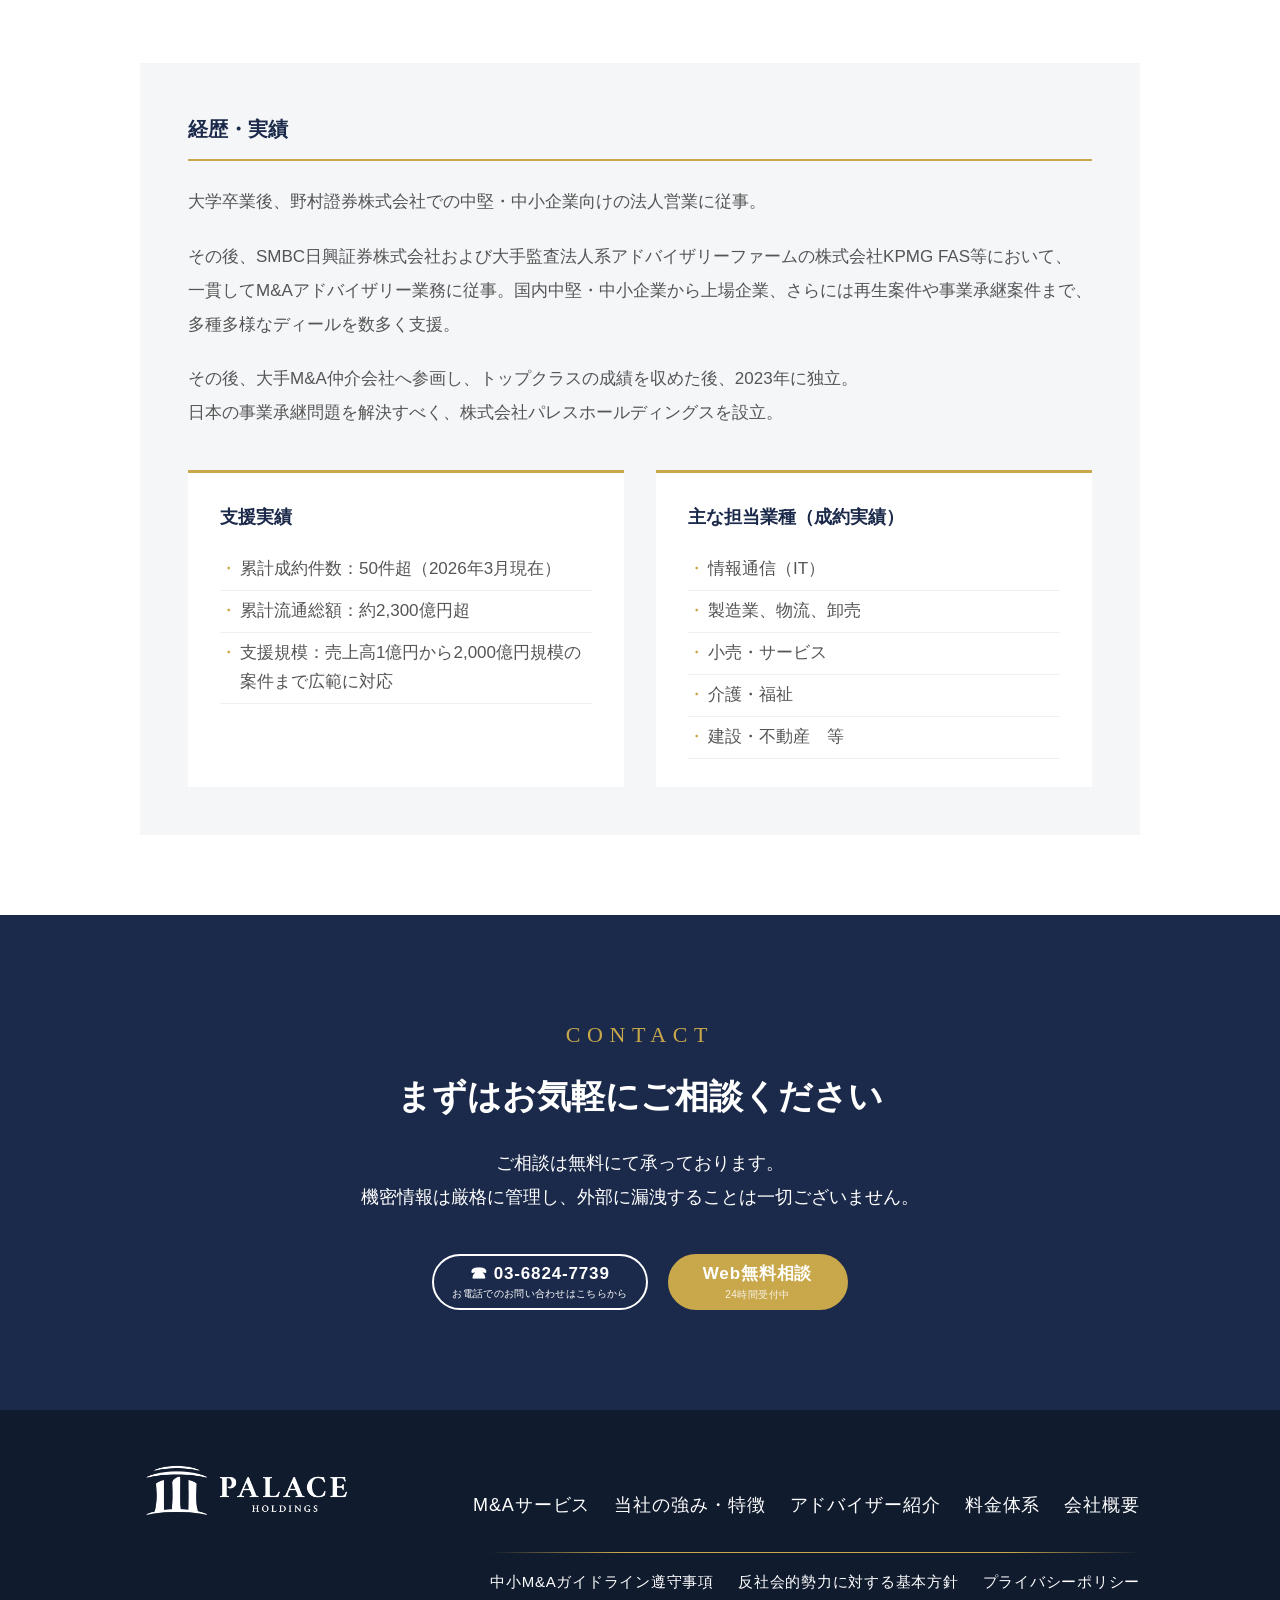
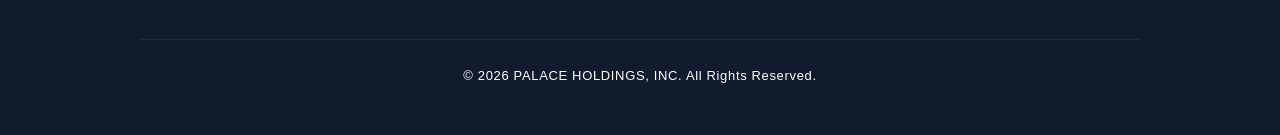
==== commit edf998e8: "Hero desc smaller font + all page titles to 株式会社パレスホールディングス - ヒーロー説明文 font-size 17px → 14px、max-widt" ====
--- a/advisor.html
+++ b/advisor.html
@@ -14,7 +14,7 @@
   <meta http-equiv="Content-Security-Policy" content="default-src 'self'; script-src 'self' 'unsafe-inline' https://www.googletagmanager.com https://www.google-analytics.com; style-src 'self' 'unsafe-inline' https://fonts.googleapis.com; font-src 'self' https://fonts.gstatic.com; img-src 'self' data: https:; frame-src https://www.google.com https://docs.google.com; connect-src 'self' https://www.google-analytics.com https://www.googletagmanager.com https://*.analytics.google.com;">
   <meta http-equiv="X-Content-Type-Options" content="nosniff">
   <meta name="referrer" content="strict-origin-when-cross-origin">
-  <title>アドバイザー紹介 | PALACE HOLDINGS, INC.</title>
+  <title>アドバイザー紹介 | 株式会社パレスホールディングス</title>
   <link rel="preconnect" href="https://fonts.googleapis.com">
   <link rel="preconnect" href="https://fonts.gstatic.com" crossorigin>
   <link href="https://fonts.googleapis.com/css2?family=Cormorant+Garamond:wght@400;600;700&family=Noto+Sans+JP:wght@400;500;700&display=swap" rel="stylesheet">
--- a/css/style.css
+++ b/css/style.css
@@ -21,27 +21,27 @@
   transform: scale(1.08);
 }
 
-/* ===== CURSOR FOLLOWER (mix-blend-mode stalker) ===== */
+/* ===== CURSOR FOLLOWER (subtle dot) ===== */
 .cursor-follower {
   position: fixed;
   top: 0;
   left: 0;
-  width: 32px;
-  height: 32px;
-  background: #fff;
+  width: 14px;
+  height: 14px;
+  background: rgba(201, 168, 76, 0.55);
   border-radius: 50%;
   pointer-events: none;
   z-index: 9999;
-  mix-blend-mode: difference;
   opacity: 0;
   transform: translate(-50%, -50%);
-  transition: opacity 0.3s ease, width 0.25s ease, height 0.25s ease;
+  transition: opacity 0.3s ease, width 0.25s ease, height 0.25s ease, background 0.25s ease;
   will-change: left, top;
 }
 .cursor-follower.visible { opacity: 1; }
 .cursor-follower.hover-active {
-  width: 72px;
-  height: 72px;
+  width: 28px;
+  height: 28px;
+  background: rgba(201, 168, 76, 0.35);
 }
 .cursor-follower img { display: none; }
 @media (max-width: 900px), (pointer: coarse) {
@@ -127,8 +127,27 @@
   border: 1px solid transparent;
   border-radius: 60px;
   cursor: pointer;
-  transition: all 0.4s ease;
+  transition: transform 0.3s ease, box-shadow 0.3s ease, background 0.3s ease, color 0.3s ease, border-color 0.3s ease;
   font-family: var(--font-ja);
+}
+.btn:hover {
+  transform: scale(1.04);
+  box-shadow: 0 10px 28px rgba(0,0,0,0.22);
+}
+
+/* 全ボタン共通の hover 拡大効果 */
+.header-tel-block,
+.header-consult-btn,
+.cta-tel-block,
+.cta-consult-btn {
+  transition: transform 0.3s ease, box-shadow 0.3s ease, background 0.3s ease, border-color 0.3s ease, color 0.3s ease;
+}
+.header-tel-block:hover,
+.header-consult-btn:hover,
+.cta-tel-block:hover,
+.cta-consult-btn:hover {
+  transform: scale(1.04);
+  box-shadow: 0 10px 28px rgba(0,0,0,0.22);
 }
 .btn-gold {
   background: var(--gold);
@@ -278,15 +297,17 @@
   position: relative;
   overflow: hidden;
   padding-top: 120px;
-  background: var(--navy);
+  background: #0E1626;
+  color: var(--white);
 }
 .hero::before {
   content: '';
   position: absolute;
   top: 0; left: 0; right: 0; bottom: 0;
-  background: url('../assets/images/top-handshake.jpg') center center / cover no-repeat;
+  background: url('../assets/images/handshake-cityscape.jpg') center 30% / cover no-repeat;
+  filter: saturate(0.45) contrast(1.05) brightness(0.78) hue-rotate(-15deg);
   animation: heroKenBurns 20s ease-out infinite alternate;
-  transition: transform 0.8s ease;
+  transition: transform 0.8s ease, filter 0.8s ease;
   z-index: 0;
 }
 .hero:hover::before {
@@ -296,42 +317,56 @@
   content: '';
   position: absolute;
   top: 0; left: 0; right: 0; bottom: 0;
-  background: linear-gradient(to right, rgba(0,0,0,0.75) 0%, rgba(0,0,0,0.4) 50%, rgba(0,0,0,0.15) 100%);
+  background:
+    linear-gradient(180deg, rgba(14,22,38,0.55) 0%, rgba(14,22,38,0.20) 40%, rgba(14,22,38,0.85) 100%),
+    linear-gradient(90deg, rgba(14,22,38,0.88) 0%, rgba(14,22,38,0.45) 45%, rgba(14,22,38,0.05) 75%);
   z-index: 0;
 }
 @keyframes heroKenBurns {
   from { transform: scale(1.0); }
   to { transform: scale(1.08); }
 }
+
+/* Gold corner frame */
+.hero-frame-border { position: absolute; inset: 32px; border: 1px solid rgba(201,168,76,0.35); pointer-events: none; z-index: 2; }
+.hero-frame-corner { position: absolute; width: 24px; height: 24px; border: 2px solid var(--gold); z-index: 2; pointer-events: none; }
+.hero-frame-corner.tl { top: 32px; left: 32px; border-right: 0; border-bottom: 0; }
+.hero-frame-corner.tr { top: 32px; right: 32px; border-left: 0; border-bottom: 0; }
+.hero-frame-corner.bl { bottom: 32px; left: 32px; border-right: 0; border-top: 0; }
+.hero-frame-corner.br { bottom: 32px; right: 32px; border-left: 0; border-top: 0; }
+
 .hero-inner {
   max-width: 1400px;
   margin: 0 auto;
-  padding: 80px 60px;
+  padding: 80px 100px;
   width: 100%;
   position: relative;
-  z-index: 1;
-}
-.hero-content { }
+  z-index: 3;
+}
+.hero-content { max-width: 1000px; }
 .hero-title {
-  font-size: clamp(36px, 3.2vw, 46px);
-  font-weight: 700;
-  color: var(--white);
-  line-height: 1.4;
-  margin-bottom: 24px;
+  font-size: clamp(32px, 3.2vw, 46px);
+  font-weight: 700;
+  color: var(--white);
+  line-height: 1.45;
+  margin-bottom: 32px;
   letter-spacing: 0.02em;
   opacity: 0;
   animation: heroSlideUp 1.2s cubic-bezier(0.2, 0.8, 0.2, 1) 0.4s forwards;
 }
-.hero-title span { color: var(--gold); }
+.hero-title span { color: var(--gold); position: relative; }
+.hero-title span::after { content: ''; position: absolute; left: 0; right: 0; bottom: -6px; height: 2px; background: linear-gradient(to right, var(--gold), transparent); }
 @keyframes heroSlideUp {
   from { opacity: 0; transform: translateY(40px); }
   to { opacity: 1; transform: translateY(0); }
 }
 .hero-desc {
-  color: var(--white);
-  font-size: 18px;
-  line-height: 2;
-  margin-bottom: 40px;
+  color: rgba(255,255,255,0.92);
+  font-size: 14px;
+  line-height: 2.0;
+  margin-bottom: 44px;
+  max-width: 800px;
+  text-shadow: 0 1px 20px rgba(0,0,0,0.4);
   opacity: 0;
   animation: heroSlideUp 1.2s cubic-bezier(0.2, 0.8, 0.2, 1) 0.8s forwards;
 }
@@ -600,7 +635,7 @@
   flex-wrap: wrap;
   gap: 20px;
 }
-.footer-nav { display: flex; gap: 12px 28px; flex-wrap: wrap; width: 100%; justify-content: flex-end; }
+.footer-nav { display: inline-flex; gap: 12px 24px; flex-wrap: wrap; width: auto; max-width: 100%; margin-left: auto; justify-content: flex-end; align-self: flex-end; }
 .footer-nav a {
   font-size: 18px;
   font-weight: 500;
@@ -610,6 +645,20 @@
 }
 .footer-nav a:hover { opacity: 0.7; }
 .footer-nav-sub a { font-size: 15px; }
+.footer-nav-sub {
+  position: relative;
+  margin-top: 10px;
+  padding-top: 16px;
+}
+.footer-nav-sub::before {
+  content: '';
+  position: absolute;
+  top: 0;
+  left: 0;
+  right: 0;
+  height: 1px;
+  background: linear-gradient(to right, transparent, var(--gold) 20%, var(--gold) 80%, transparent);
+}
 .footer-nav-inline { display: contents; }
 .footer-copy { font-size: 13px; letter-spacing: 0.05em; width: 100%; text-align: center; margin-top: 24px; padding-top: 24px; border-top: 1px solid rgba(255,255,255,0.08); color: var(--white); }
 
@@ -994,6 +1043,12 @@
   .hero { padding-top: 72px; }
   .hero::before { background-position: center 70%; }
   .hero-inner { padding: 48px 24px; }
+  .hero-frame-border { inset: 16px; }
+  .hero-frame-corner { width: 18px; height: 18px; }
+  .hero-frame-corner.tl { top: 16px; left: 16px; }
+  .hero-frame-corner.tr { top: 16px; right: 16px; }
+  .hero-frame-corner.bl { bottom: 16px; left: 16px; }
+  .hero-frame-corner.br { bottom: 16px; right: 16px; }
   .hero-title { font-size: 28px; }
   .hero-desc { font-size: 15px; }
   .btn-cta-hero { font-size: 16px; padding: 16px 24px; }
